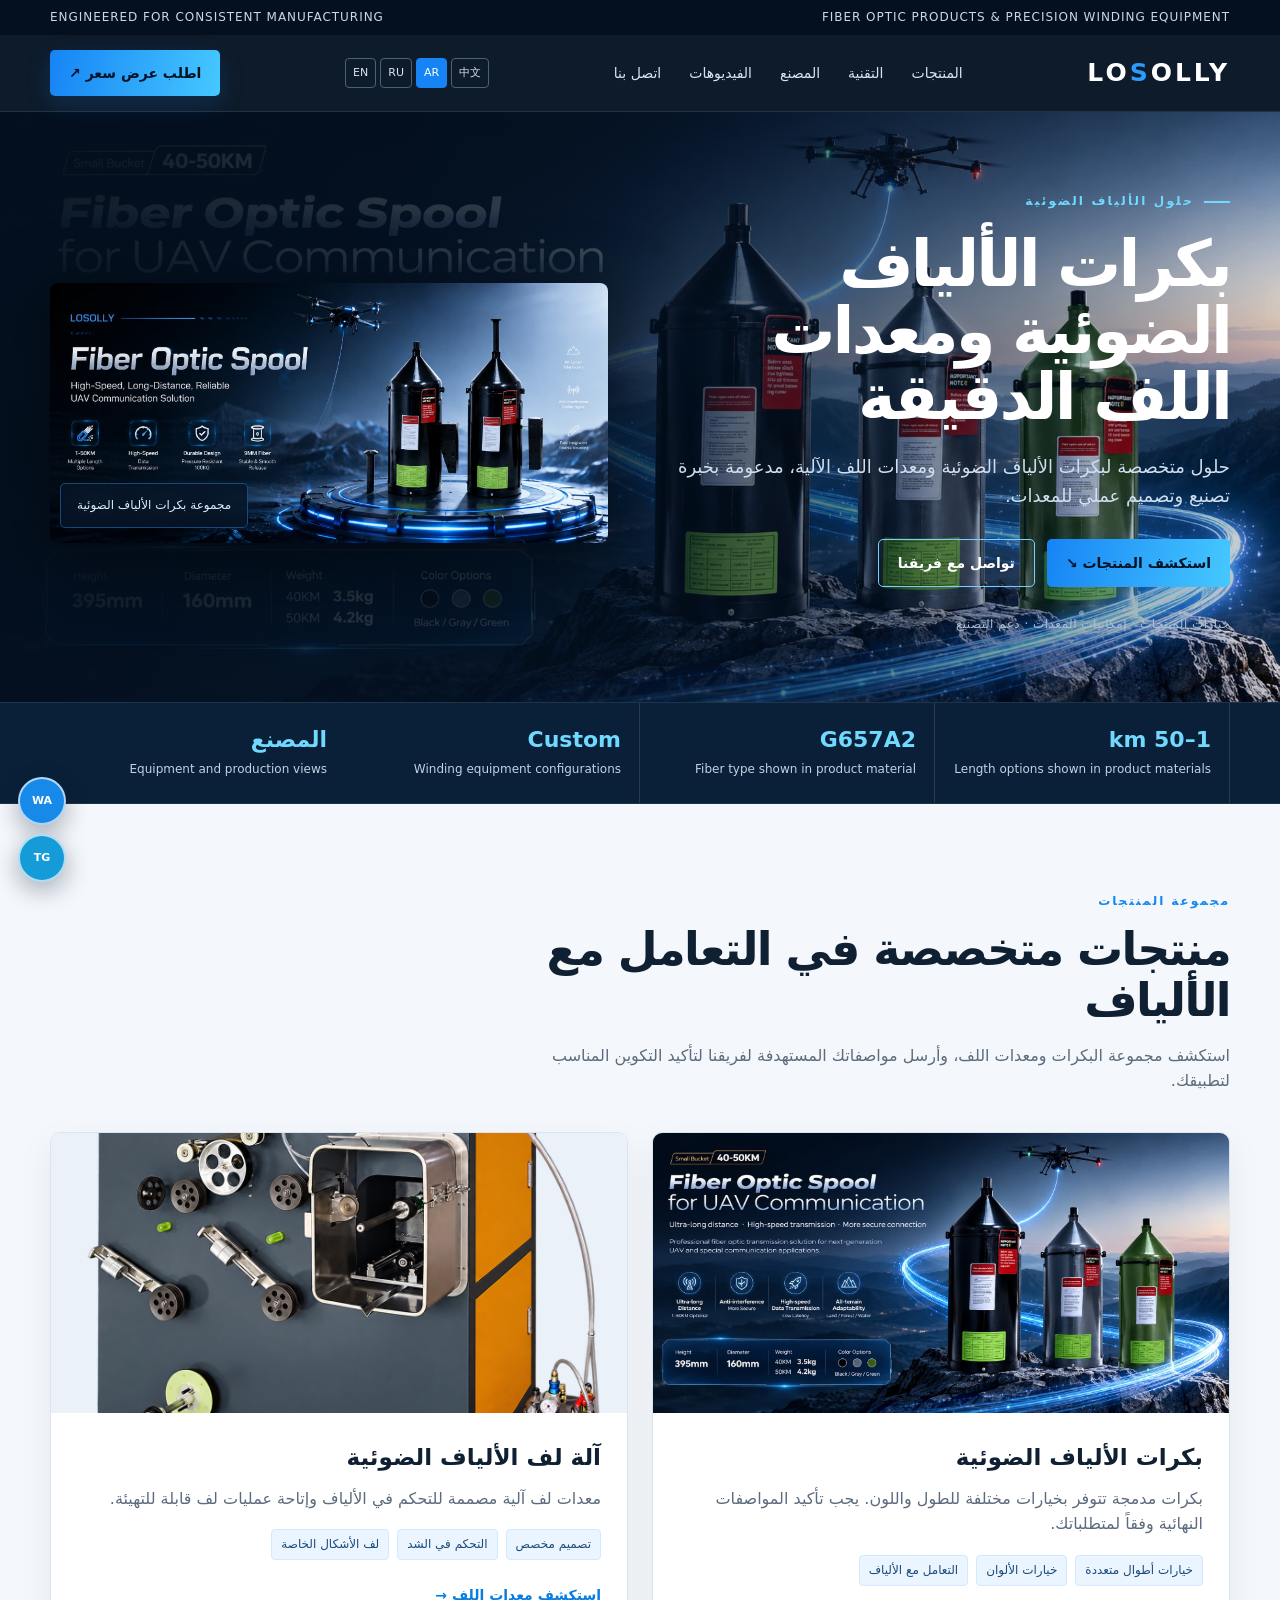
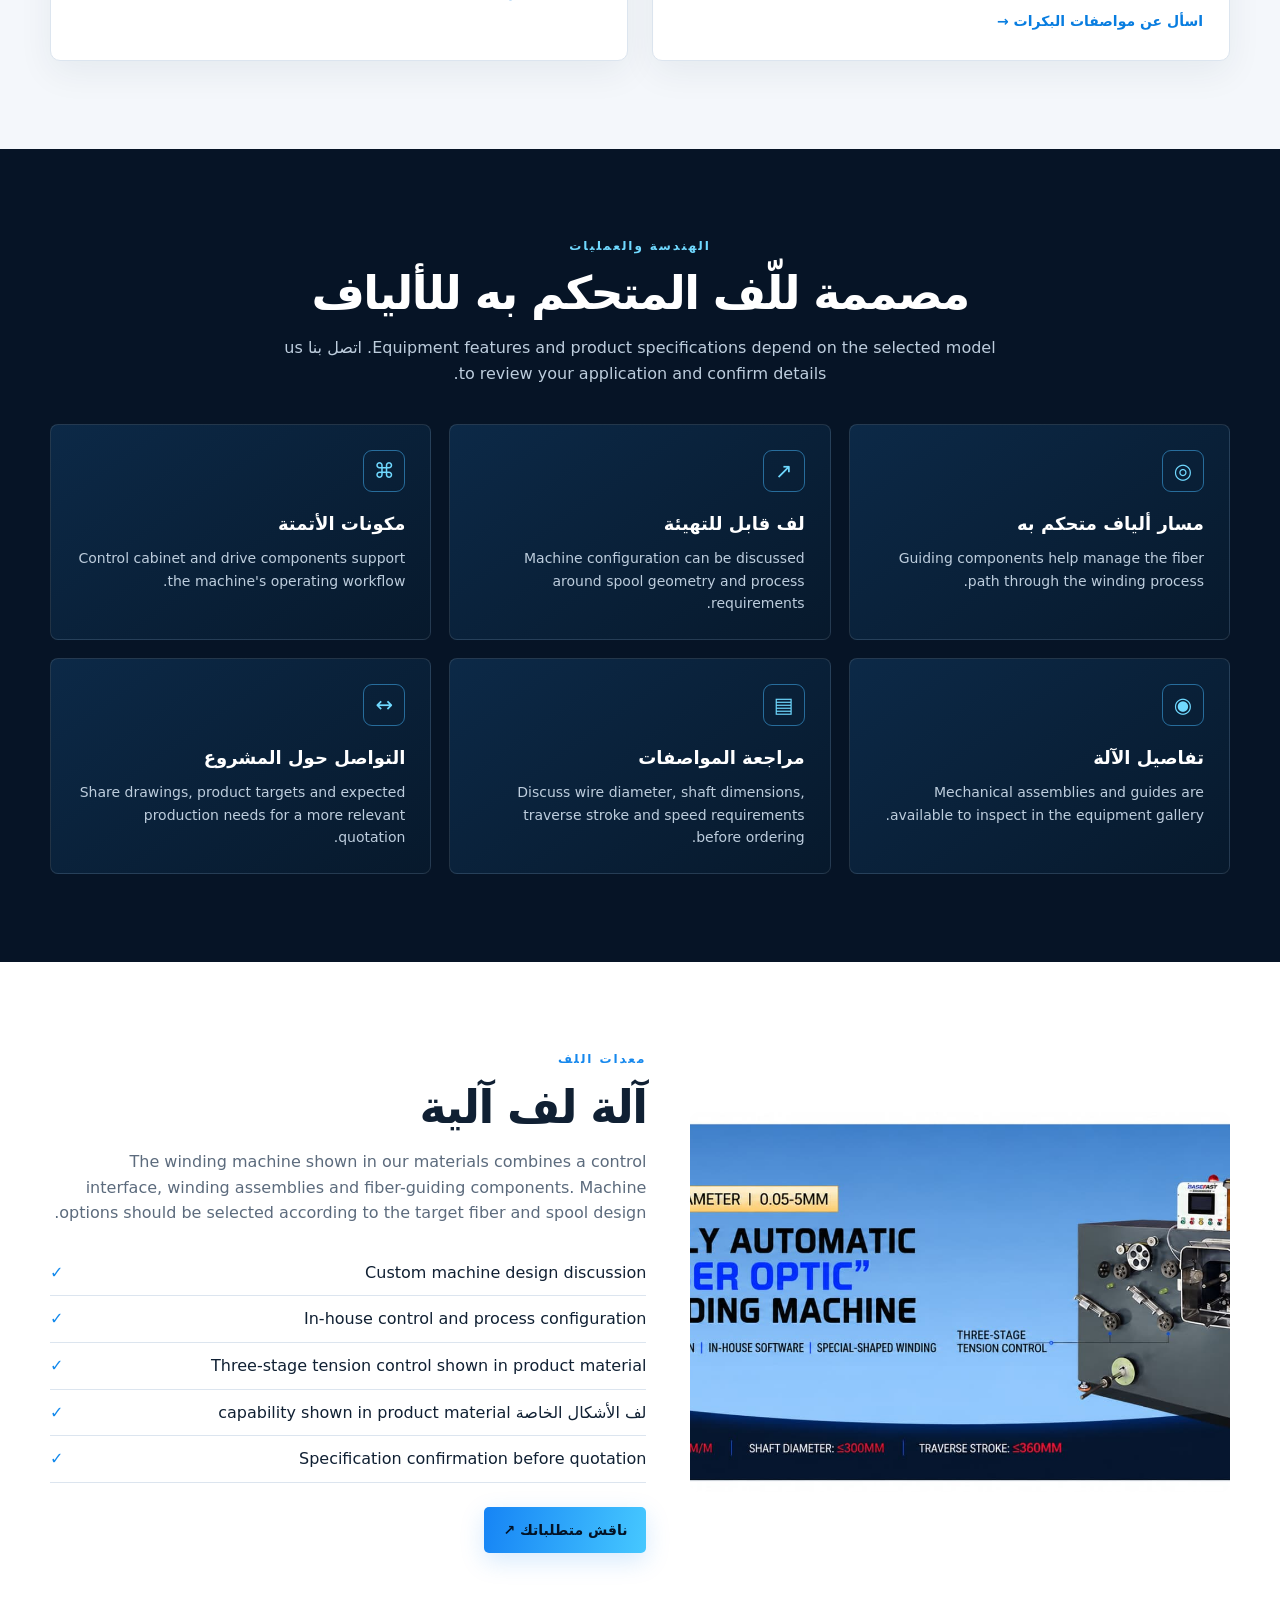
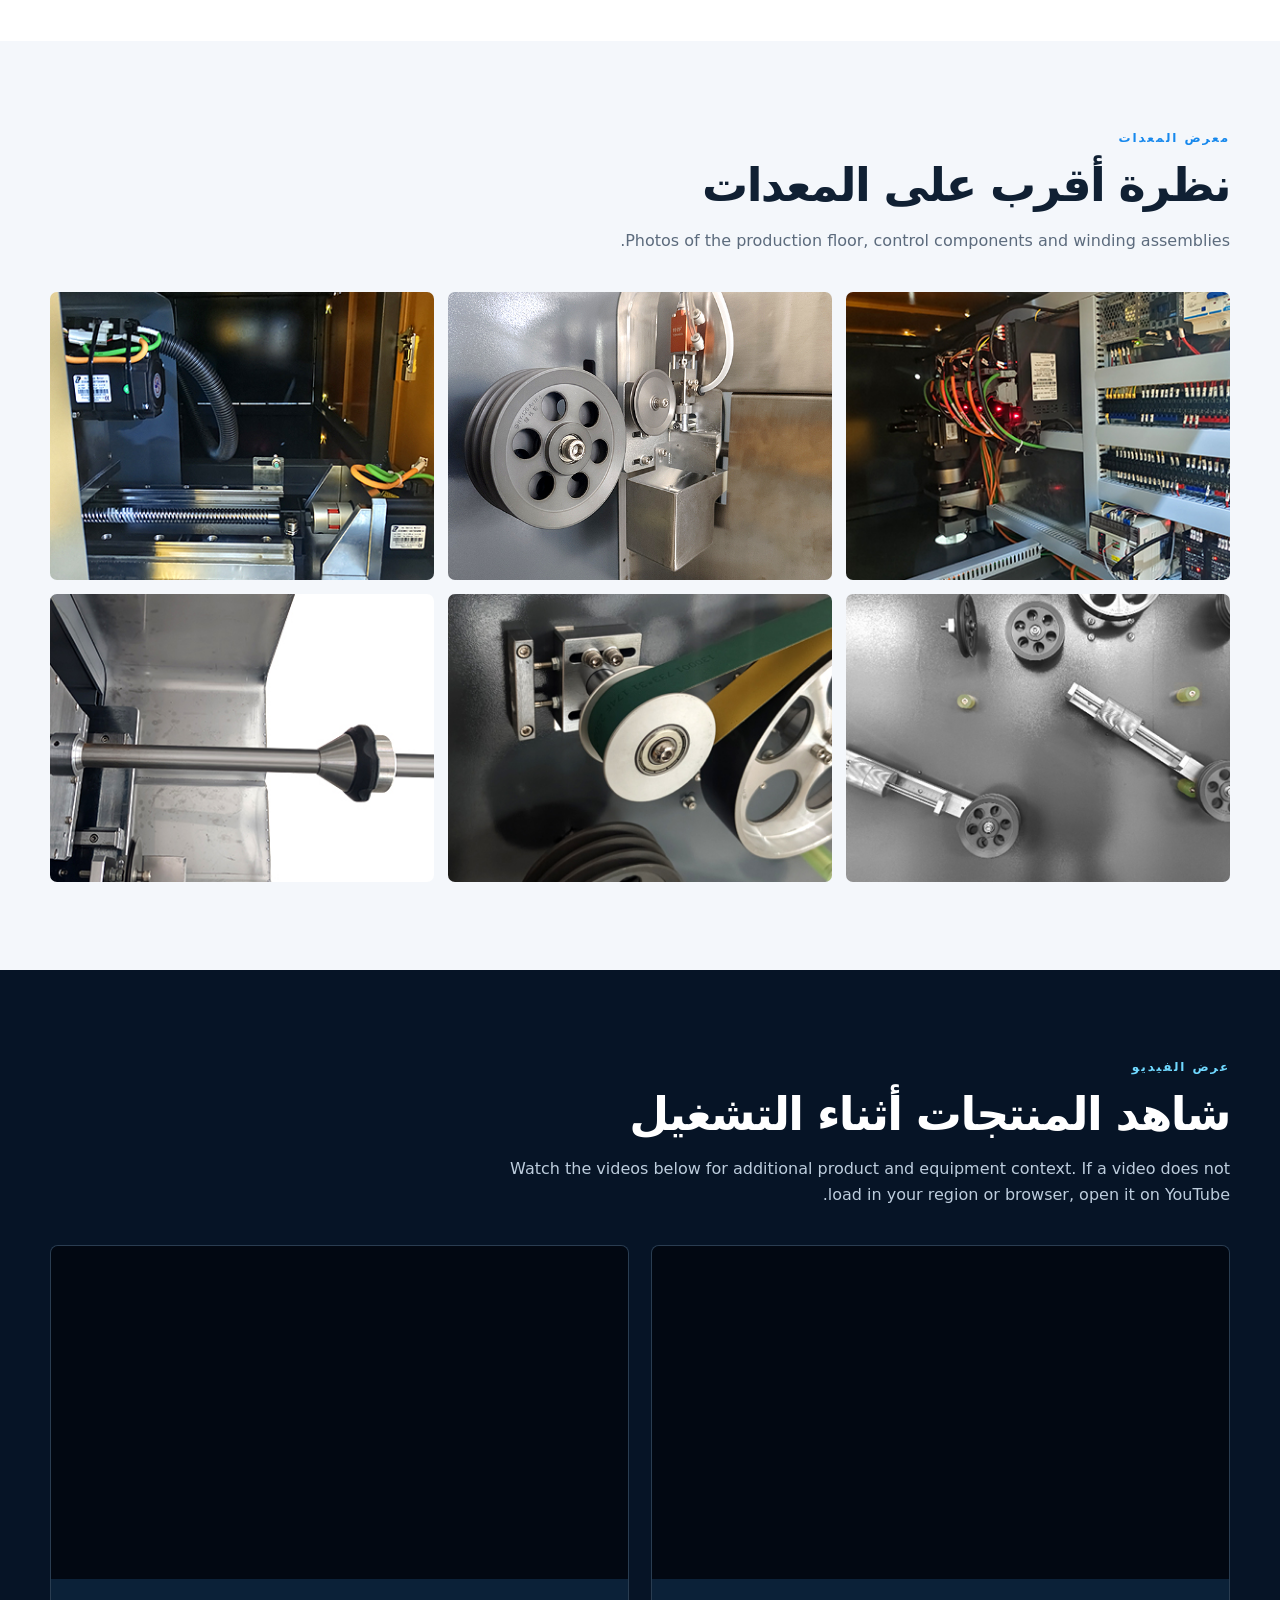
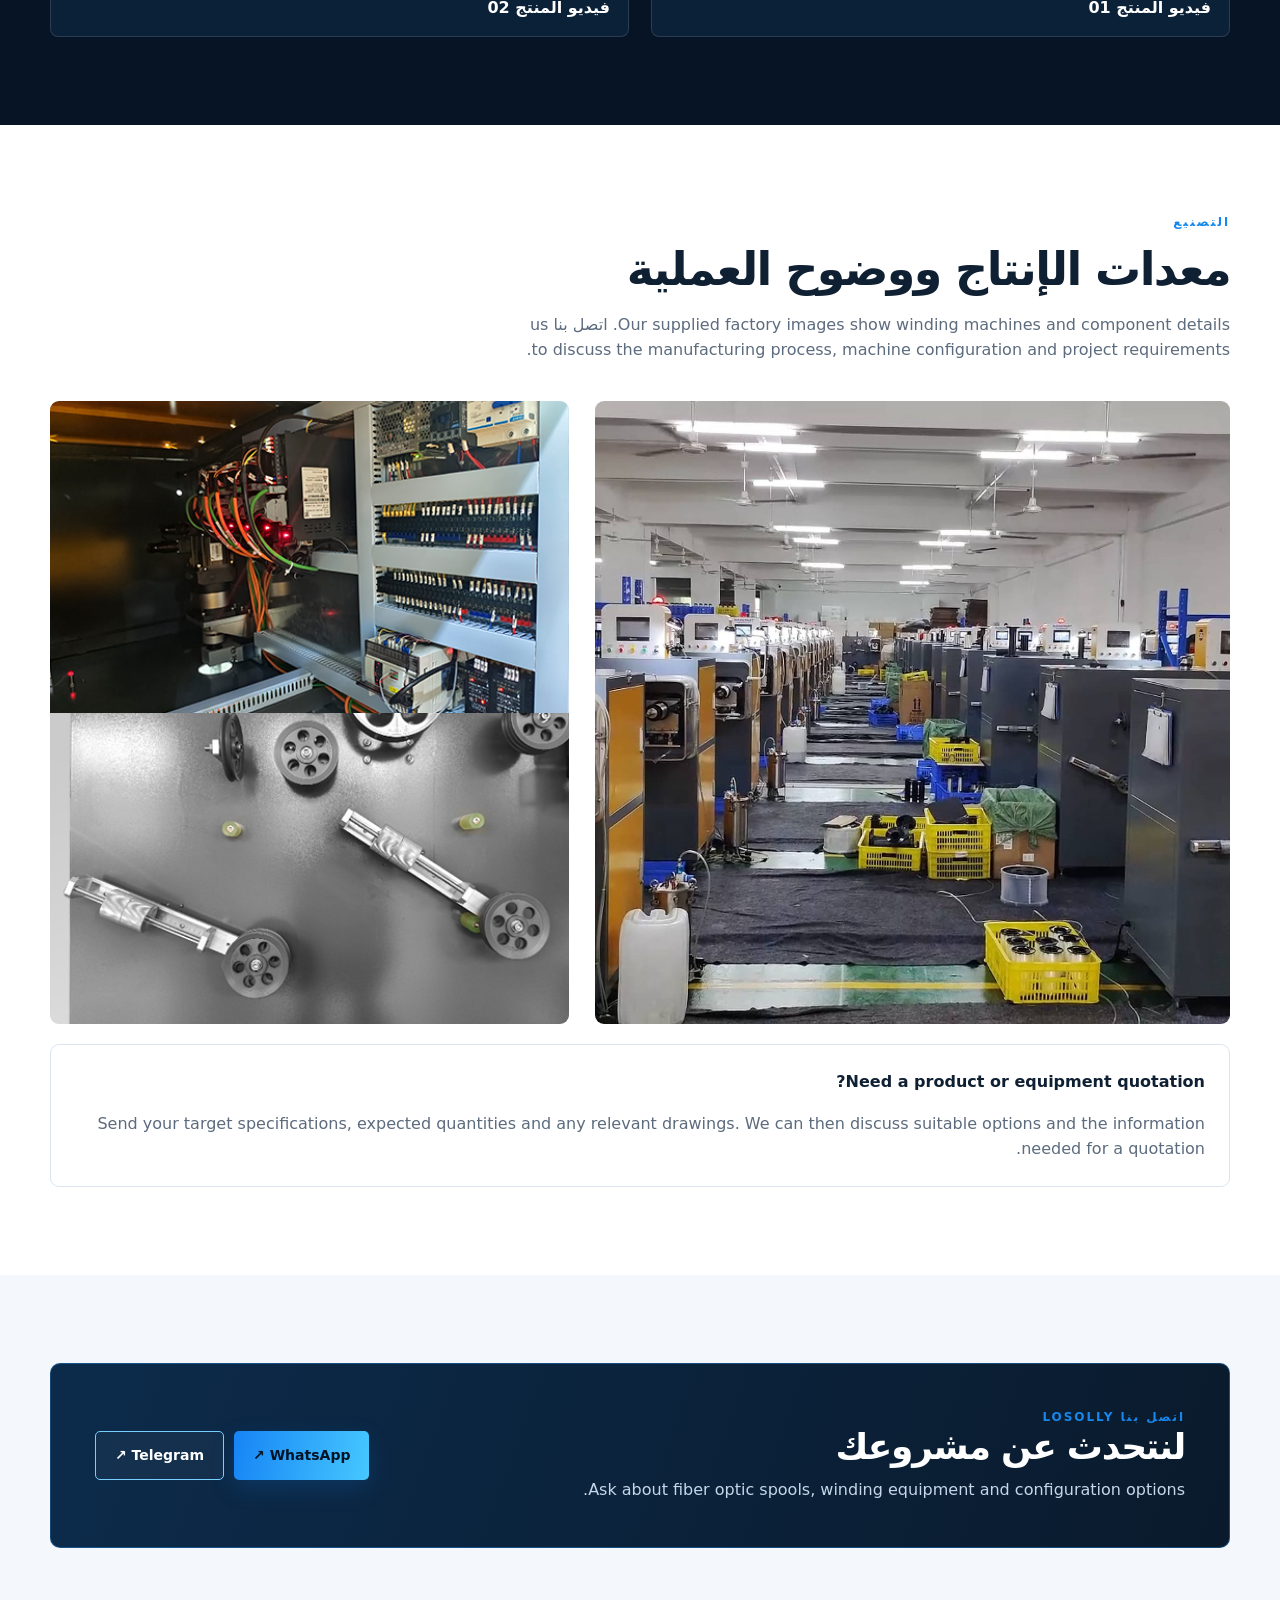
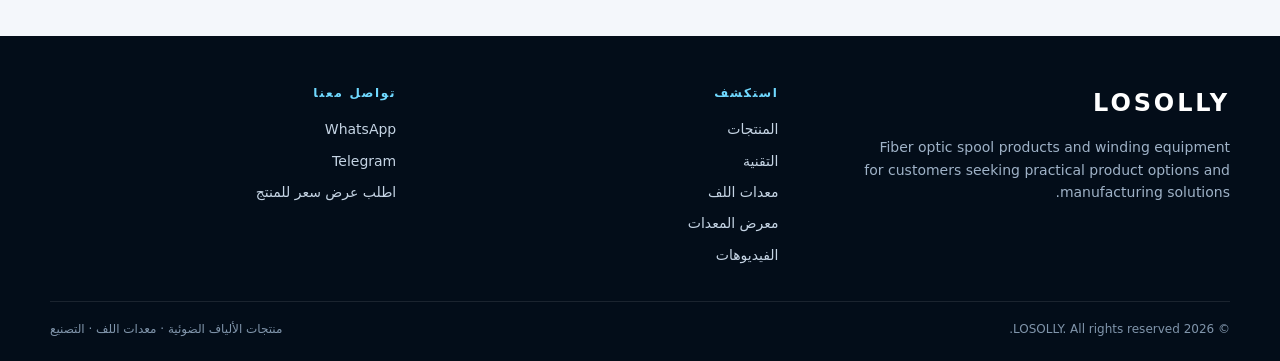
==== ar/index.html @ 88e46f76 "Update index.html" ====
<!doctype html>
<html lang="ar" dir="rtl">
<head>
  <meta charset="utf-8">
  <meta name="viewport" content="width=device-width, initial-scale=1">
  <title>LOSOLLY | بكرات الألياف الضوئية & معدات اللف</title>
  <meta name="description" content="LOSOLLY supplies fiber optic spools and automated fiber winding equipment, with product options, manufacturing capabilities and direct inquiry channels.">
  <meta name="keywords" content="fiber optic spool, fiber optic reel, fiber winding machine, fiber optic winding equipment, optical fiber manufacturing equipment">
  <meta name="theme-color" content="#061426">
  <meta property="og:title" content="LOSOLLY | بكرات الألياف الضوئية & معدات اللف">
  <meta property="og:description" content="Fiber optic spools, winding machinery and manufacturing capabilities. اتصل بنا LOSOLLY for product details and quotations.">
  <meta property="og:type" content="website">
  <link rel="preconnect" href="https://www.youtube-nocookie.com">
  <style>
    :root{--navy:#061426;--navy2:#0a2039;--blue:#2b9cff;--cyan:#70d9ff;--ink:#102033;--muted:#5c6b7d;--paper:#f4f7fb;--line:#dce5ef;--white:#fff}
    *{box-sizing:border-box}html{scroll-behavior:smooth}body{margin:0;font-family:Inter,ui-sans-serif,system-ui,-apple-system,BlinkMacSystemFont,"Segoe UI",Arial,sans-serif;color:var(--ink);background:#fff;line-height:1.6}
    a{color:inherit;text-decoration:none}img{display:block;max-width:100%}.container{width:min(1180px,calc(100% - 40px));margin-inline:auto}
    .topbar{background:#04101f;color:#c9d8e8;font-size:12px;letter-spacing:.08em;padding:8px 0}.topbar .container{display:flex;justify-content:space-between;gap:16px;flex-wrap:wrap}
    header{position:sticky;top:0;z-index:20;background:rgba(5,18,34,.96);backdrop-filter:blur(14px);border-bottom:1px solid rgba(255,255,255,.1);color:white}
    .nav{min-height:76px;display:flex;align-items:center;justify-content:space-between;gap:24px}.brand{font-size:25px;font-weight:850;letter-spacing:.12em;color:#fff}.brand span{color:var(--blue)}.navlinks{display:flex;gap:28px;align-items:center;font-size:14px;color:#d8e5f3}.navlinks a:hover{color:var(--cyan)}
    .navcta,.btn{display:inline-flex;align-items:center;justify-content:center;border-radius:5px;padding:12px 19px;font-weight:750;font-size:14px;transition:.2s ease}.navcta,.btn-primary{background:linear-gradient(100deg,#1684f5,#46c8ff);color:#031326;box-shadow:0 8px 24px #1684f52c}.navcta:hover,.btn:hover{transform:translateY(-2px)}.btn-outline{border:1px solid #77cfff;color:white;background:#ffffff08}
    
    .lang-switcher{display:flex;gap:4px;align-items:center}
    .lang-switcher a{font-size:11px;color:#d8e5f3;padding:5px 7px;border:1px solid #47617c;border-radius:4px}
    .lang-switcher a:hover,.lang-switcher a.active{background:#1684f5;color:white;border-color:#1684f5}

    .menu-btn{display:none;background:none;color:white;border:1px solid #47617c;border-radius:5px;padding:8px 12px;font-size:20px}
    .hero{position:relative;isolation:isolate;overflow:hidden;background:radial-gradient(ellipse at 75% 25%,#174a7b 0,transparent 35%),linear-gradient(120deg,#04101f 0%,#092440 54%,#07172a 100%);color:white;padding:76px 0 64px}
    .hero:before{content:"";position:absolute;inset:0;z-index:-1;background:linear-gradient(90deg,#04101ff5 0%,#04101fc9 43%,#04101f12 100%),url("../hero-fiber-spools.jpg") center right/cover no-repeat;opacity:.9}
    .hero-grid{display:grid;grid-template-columns:1.02fr .98fr;align-items:center;gap:42px;min-height:450px}.eyebrow{font-size:12px;font-weight:800;letter-spacing:.18em;text-transform:uppercase;color:var(--cyan);display:flex;align-items:center;gap:10px}.eyebrow:before{content:"";width:26px;height:2px;background:var(--cyan)}
    h1{font-size:clamp(38px,5vw,66px);line-height:1.04;letter-spacing:-.045em;margin:20px 0 22px;max-width:700px}.hero p{font-size:18px;color:#d0dfef;max-width:600px;margin:0 0 28px}.hero-actions{display:flex;flex-wrap:wrap;gap:12px}.hero-note{font-size:12px;color:#a8c0d8;margin-top:28px;letter-spacing:.04em}
    .hero-visual{position:relative}.hero-visual img{width:100%;max-height:450px;object-fit:contain;filter:drop-shadow(0 20px 36px #0008);border-radius:8px}.floating-label{position:absolute;bottom:15px;left:10px;padding:12px 16px;background:#061426d9;border:1px solid #2b9cff66;border-radius:5px;color:#d9efff;font-size:12px;backdrop-filter:blur(8px)}
    .stats{background:#0a2039;color:white;border-top:1px solid #ffffff16;border-bottom:1px solid #ffffff16}.stats-grid{display:grid;grid-template-columns:repeat(4,1fr)}.stat{padding:23px 18px;border-right:1px solid #ffffff20}.stat:last-child{border:0}.stat strong{display:block;color:var(--cyan);font-size:22px;line-height:1.3}.stat span{font-size:12px;color:#c1d2e3}
    section{scroll-margin-top:90px}.section{padding:88px 0}.section-soft{background:var(--paper)}.section-dark{background:#061426;color:white}.section-head{max-width:720px;margin-bottom:38px}.section-head.center{text-align:center;margin-inline:auto}.kicker{color:#1688ed;font-size:12px;font-weight:850;letter-spacing:.16em;text-transform:uppercase}.section-dark .kicker{color:var(--cyan)}h2{font-size:clamp(30px,4vw,46px);line-height:1.12;letter-spacing:-.035em;margin:12px 0 16px}.section-head p{margin:0;color:var(--muted);font-size:16px}.section-dark .section-head p{color:#bdcddd}
    .product-grid{display:grid;grid-template-columns:1fr 1fr;gap:24px}.product-card{background:white;border:1px solid var(--line);border-radius:10px;overflow:hidden;box-shadow:0 12px 35px #112b4410}.product-card .product-img{height:280px;background:#eaf1f8;display:flex;align-items:center;justify-content:center;overflow:hidden}.product-card .product-img img{width:100%;height:100%;object-fit:cover;transition:transform .5s}.product-card:hover .product-img img{transform:scale(1.035)}.product-body{padding:26px}.product-body h3{margin:0 0 10px;font-size:23px}.product-body p{color:var(--muted);margin:0 0 18px}.tag-list{display:flex;flex-wrap:wrap;gap:8px;margin:16px 0 22px}.tag{font-size:12px;color:#1b4b79;background:#eaf5ff;border:1px solid #d0eaff;padding:5px 9px;border-radius:4px}.text-link{font-weight:800;color:#087de0;font-size:14px}
    .feature-grid{display:grid;grid-template-columns:repeat(3,1fr);gap:18px}.feature{border:1px solid #ffffff1c;background:linear-gradient(145deg,#0c2947,#07192c);padding:25px;border-radius:8px}.feature-icon{width:42px;height:42px;border:1px solid #46baff80;border-radius:9px;display:grid;place-items:center;color:var(--cyan);font-size:21px;margin-bottom:18px}.feature h3{margin:0 0 8px;font-size:18px}.feature p{margin:0;color:#bdcddd;font-size:14px}
    .machine-grid{display:grid;grid-template-columns:.95fr 1.05fr;gap:44px;align-items:center}.machine-photo{background:#eaf0f6;border-radius:10px;overflow:hidden}.machine-photo img{width:100%;height:100%;min-height:380px;object-fit:cover}.machine-copy p{color:var(--muted)}.check-list{padding:0;list-style:none;margin:24px 0}.check-list li{padding:10px 0 10px 30px;position:relative;border-bottom:1px solid var(--line)}.check-list li:before{content:"✓";position:absolute;left:0;color:#1289ec;font-weight:900}
    .gallery{display:grid;grid-template-columns:repeat(3,1fr);gap:14px}.gallery-item{border-radius:7px;overflow:hidden;background:#e8eef5;aspect-ratio:4/3}.gallery-item img{width:100%;height:100%;object-fit:cover;transition:transform .4s}.gallery-item:hover img{transform:scale(1.05)}
    .video-grid{display:grid;grid-template-columns:1fr 1fr;gap:22px}.video{overflow:hidden;border:1px solid #ffffff20;border-radius:8px;background:#0b2138}.video-frame{aspect-ratio:16/9;background:#020812}.video-frame iframe{width:100%;height:100%;border:0}.video h3{padding:16px 18px;margin:0;font-size:16px}
    .factory-grid{display:grid;grid-template-columns:1.1fr .9fr;gap:26px;align-items:stretch}.factory-main,.factory-side{border-radius:9px;overflow:hidden;background:#eaf0f6}.factory-main img{height:100%;min-height:330px;width:100%;object-fit:cover}.factory-side{display:flex;flex-direction:column}.factory-side img{width:100%;height:50%;min-height:160px;object-fit:cover}.factory-copy{padding:24px;background:white;border:1px solid var(--line);border-radius:9px;margin-top:20px}.factory-copy p{color:var(--muted);margin-bottom:0}
    .cta-band{padding:44px;background:linear-gradient(110deg,#0c2b4b,#0a1a2c);border:1px solid #2b9cff5c;border-radius:10px;color:white;display:flex;align-items:center;justify-content:space-between;gap:25px}.cta-band h2{font-size:clamp(26px,3vw,36px);margin:0 0 10px}.cta-band p{margin:0;color:#c5d7e9}.cta-actions{display:flex;flex-wrap:wrap;gap:10px;flex-shrink:0}
    footer{background:#030d19;color:#c5d4e4;padding:48px 0 22px}.footer-grid{display:grid;grid-template-columns:1.2fr 1fr 1fr;gap:36px}.footer-brand{font-size:24px;font-weight:850;letter-spacing:.12em;color:white}.footer-grid p{color:#9fb2c7;font-size:14px;max-width:370px}.footer-title{font-size:12px;letter-spacing:.14em;text-transform:uppercase;color:#70d9ff;font-weight:800;margin-bottom:15px}.footer-links{display:grid;gap:9px;font-size:14px}.footer-links a:hover{color:white}.copyright{border-top:1px solid #ffffff18;margin-top:35px;padding-top:18px;font-size:12px;color:#8095ab;display:flex;justify-content:space-between;gap:16px;flex-wrap:wrap}
    .float-contact{position:fixed;right:18px;bottom:18px;z-index:15;display:flex;flex-direction:column;gap:9px}.float-contact a{width:48px;height:48px;border-radius:50%;display:grid;place-items:center;background:#1689e9;color:white;font-size:11px;font-weight:900;box-shadow:0 8px 25px #00172e55;border:2px solid #ffffffaa}.float-contact a.telegram{background:#159bd7}
    @media(max-width:850px){.navlinks{display:none;position:absolute;top:76px;left:0;right:0;padding:20px;background:#061426;flex-direction:column;align-items:stretch;gap:0}.navlinks.open{display:flex}.navlinks a{padding:12px 8px;border-bottom:1px solid #ffffff15}.navcta{display:none}.menu-btn{display:block}.hero{padding:54px 0 40px}.hero-grid{grid-template-columns:1fr;gap:24px}.hero:before{background:linear-gradient(90deg,#04101feF,#04101fbb),url("../hero-fiber-spools.jpg") center/cover}.hero-visual img{max-height:330px}.stats-grid{grid-template-columns:repeat(2,1fr)}.stat:nth-child(2){border-right:0}.stat:nth-child(-n+2){border-bottom:1px solid #ffffff20}.product-grid,.machine-grid,.factory-grid{grid-template-columns:1fr}.feature-grid{grid-template-columns:1fr 1fr}.machine-photo img{min-height:260px}.gallery{grid-template-columns:repeat(2,1fr)}.cta-band{align-items:flex-start;flex-direction:column}.footer-grid{grid-template-columns:1fr 1fr}.footer-grid>div:first-child{grid-column:1/-1}}
    @media(max-width:540px){.container{width:min(100% - 28px,1180px)}.topbar .container{font-size:10px}.brand{font-size:21px}.hero h1{font-size:39px}.hero p{font-size:16px}.section{padding:62px 0}.stats-grid{grid-template-columns:1fr 1fr}.stat{padding:17px 12px}.stat strong{font-size:19px}.product-card .product-img{height:220px}.product-body{padding:20px}.feature-grid,.video-grid{grid-template-columns:1fr}.gallery{gap:8px}.gallery-item{aspect-ratio:1/1}.footer-grid{grid-template-columns:1fr}.footer-grid>div:first-child{grid-column:auto}.cta-band{padding:28px 22px}.float-contact{right:12px;bottom:12px}.float-contact a{width:68px;height:68px}}
  .lang-switcher{direction:ltr}.float-contact{right:auto;left:18px}\n  </style>
</head>
<body>
  <div class="topbar"><div class="container"><span>FIBER OPTIC PRODUCTS & PRECISION WINDING EQUIPMENT</span><span>ENGINEERED FOR CONSISTENT MANUFACTURING</span></div></div>
  <header>
    <div class="container nav">
      <a class="brand" href="#home" aria-label="LOSOLLY home">LO<span>S</span>OLLY</a>
      <nav class="navlinks" id="navlinks" aria-label="Main navigation">
        <a href="#products">المنتجات</a><a href="#technology">التقنية</a><a href="#factory">المصنع</a><a href="#videos">الفيديوهات</a><a href="#contact">اتصل بنا</a>
      </nav>
      <div class="lang-switcher" aria-label="Language selector">
        <a href="../en/" data-lang="EN">EN</a>
        <a href="../ru/" data-lang="RU">RU</a>
        <a href="../ar/" class="active" data-lang="AR">AR</a>
        <a href="../zh/" data-lang="中文">中文</a>
      </div>
      <a class="navcta" href="#contact">اطلب عرض سعر ↗</a>
      <button class="menu-btn" id="menuBtn" aria-label="Toggle menu" aria-expanded="false">☰</button>
    </div>
  </header>
  <main>
    <section class="hero" id="home">
      <div class="container hero-grid">
        <div>
          <div class="eyebrow">حلول الألياف الضوئية</div>
          <h1>بكرات الألياف الضوئية ومعدات اللف الدقيقة</h1>
          <p>حلول متخصصة لبكرات الألياف الضوئية ومعدات اللف الآلية، مدعومة بخبرة تصنيع وتصميم عملي للمعدات.</p>
          <div class="hero-actions"><a class="btn btn-primary" href="#products">استكشف المنتجات ↘</a><a class="btn btn-outline" href="#contact">تواصل مع فريقنا</a></div>
          <div class="hero-note">خيارات المنتجات · إمكانيات المعدات · دعم التصنيع</div>
        </div>
        <div class="hero-visual">
          <img src="../fiber-spool-banner.jpg" alt="LOSOLLY fiber optic spools product presentation" onerror="this.onerror=null;this.src='../hero-fiber-spools.jpg'">
          <div class="floating-label">مجموعة بكرات الألياف الضوئية</div>
        </div>
      </div>
    </section>
    <div class="stats"><div class="container stats-grid">
      <div class="stat"><strong>1–50 km</strong><span>Length options shown in product materials</span></div>
      <div class="stat"><strong>G657A2</strong><span>Fiber type shown in product material</span></div>
      <div class="stat"><strong>Custom</strong><span>Winding equipment configurations</span></div>
      <div class="stat"><strong>المصنع</strong><span>Equipment and production views</span></div>
    </div></div>
    <section class="section section-soft" id="products">
      <div class="container">
        <div class="section-head"><div class="kicker">مجموعة المنتجات</div><h2>منتجات متخصصة في التعامل مع الألياف</h2><p>استكشف مجموعة البكرات ومعدات اللف، وأرسل مواصفاتك المستهدفة لفريقنا لتأكيد التكوين المناسب لتطبيقك.</p></div>
        <div class="product-grid">
          <article class="product-card">
            <div class="product-img"><img src="../hero-fiber-spools.jpg" alt="Fiber optic spool range in black, gray and green" loading="lazy"></div>
            <div class="product-body"><h3>بكرات الألياف الضوئية</h3><p>بكرات مدمجة تتوفر بخيارات مختلفة للطول واللون. يجب تأكيد المواصفات النهائية وفقاً لمتطلباتك.</p><div class="tag-list"><span class="tag">خيارات أطوال متعددة</span><span class="tag">خيارات الألوان</span><span class="tag">التعامل مع الألياف</span></div><a class="text-link" href="#contact">اسأل عن مواصفات البكرات →</a></div>
          </article>
          <article class="product-card">
            <div class="product-img"><img src="../winding-machine-product.jpg" alt="Automated fiber optic winding machine" loading="lazy"></div>
            <div class="product-body"><h3>آلة لف الألياف الضوئية</h3><p>معدات لف آلية مصممة للتحكم في الألياف وإتاحة عمليات لف قابلة للتهيئة.</p><div class="tag-list"><span class="tag">تصميم مخصص</span><span class="tag">التحكم في الشد</span><span class="tag">لف الأشكال الخاصة</span></div><a class="text-link" href="#machine">استكشف معدات اللف →</a></div>
          </article>
        </div>
      </div>
    </section>
    <section class="section section-dark" id="technology">
      <div class="container">
        <div class="section-head center"><div class="kicker">الهندسة والعمليات</div><h2>مصممة للّف المتحكم به للألياف</h2><p>Equipment features and product specifications depend on the selected model. اتصل بنا us to review your application and confirm details.</p></div>
        <div class="feature-grid">
          <div class="feature"><div class="feature-icon">◎</div><h3>مسار ألياف متحكم به</h3><p>Guiding components help manage the fiber path through the winding process.</p></div>
          <div class="feature"><div class="feature-icon">↗</div><h3>لف قابل للتهيئة</h3><p>Machine configuration can be discussed around spool geometry and process requirements.</p></div>
          <div class="feature"><div class="feature-icon">⌘</div><h3>مكونات الأتمتة</h3><p>Control cabinet and drive components support the machine's operating workflow.</p></div>
          <div class="feature"><div class="feature-icon">◉</div><h3>تفاصيل الآلة</h3><p>Mechanical assemblies and guides are available to inspect in the equipment gallery.</p></div>
          <div class="feature"><div class="feature-icon">▤</div><h3>مراجعة المواصفات</h3><p>Discuss wire diameter, shaft dimensions, traverse stroke and speed requirements before ordering.</p></div>
          <div class="feature"><div class="feature-icon">↔</div><h3>التواصل حول المشروع</h3><p>Share drawings, product targets and expected production needs for a more relevant quotation.</p></div>
        </div>
      </div>
    </section>
    <section class="section" id="machine">
      <div class="container machine-grid">
        <div class="machine-photo"><img src="../winding-machine-banner.jpg" alt="Fully automatic fiber optic winding machine banner" loading="lazy"></div>
        <div class="machine-copy"><div class="kicker">معدات اللف</div><h2>آلة لف آلية</h2><p>The winding machine shown in our materials combines a control interface, winding assemblies and fiber-guiding components. Machine options should be selected according to the target fiber and spool design.</p>
          <ul class="check-list"><li>Custom machine design discussion</li><li>In-house control and process configuration</li><li>Three-stage tension control shown in product material</li><li>لف الأشكال الخاصة capability shown in product material</li><li>Specification confirmation before quotation</li></ul>
          <a class="btn btn-primary" href="#contact">ناقش متطلباتك ↗</a>
        </div>
      </div>
    </section>
    <section class="section section-soft" id="gallery">
      <div class="container">
        <div class="section-head"><div class="kicker">معرض المعدات</div><h2>نظرة أقرب على المعدات</h2><p>Photos of the production floor, control components and winding assemblies.</p></div>
        <div class="gallery">
          <a class="gallery-item" href="../machine-control-interior.jpg" target="_blank" rel="noopener"><img src="../machine-control-interior.jpg" alt="Machine control and electrical components" loading="lazy"></a>
          <a class="gallery-item" href="../winding-wheel-detail.jpg" target="_blank" rel="noopener"><img src="../winding-wheel-detail.jpg" alt="Winding wheel detail" loading="lazy"></a>
          <a class="gallery-item" href="../machine-drive-detail.jpg" target="_blank" rel="noopener"><img src="../machine-drive-detail.jpg" alt="Machine drive and motor detail" loading="lazy"></a>
          <a class="gallery-item" href="../tension-mechanism-detail.jpg" target="_blank" rel="noopener"><img src="../tension-mechanism-detail.jpg" alt="Fiber tension mechanism detail" loading="lazy"></a>
          <a class="gallery-item" href="../fiber-guide-detail.jpg" target="_blank" rel="noopener"><img src="../fiber-guide-detail.jpg" alt="Fiber guide and winding components" loading="lazy"></a>
          <a class="gallery-item" href="../spindle-detail.jpg" target="_blank" rel="noopener"><img src="../spindle-detail.jpg" alt="Machine spindle detail" loading="lazy"></a>
        </div>
      </div>
    </section>
    <section class="section section-dark" id="videos">
      <div class="container">
        <div class="section-head"><div class="kicker">عرض الفيديو</div><h2>شاهد المنتجات أثناء التشغيل</h2><p>Watch the videos below for additional product and equipment context. If a video does not load in your region or browser, open it on YouTube.</p></div>
        <div class="video-grid">
          <article class="video"><div class="video-frame"><iframe src="https://www.youtube-nocookie.com/embed/y49PrBXT7HY" title="LOSOLLY product video 1" loading="lazy" allow="accelerometer; autoplay; clipboard-write; encrypted-media; gyroscope; picture-in-picture; web-share" referrerpolicy="strict-origin-when-cross-origin" allowfullscreen></iframe></div><h3>فيديو المنتج 01</h3></article>
          <article class="video"><div class="video-frame"><iframe src="https://www.youtube-nocookie.com/embed/IakJ64riLvg" title="LOSOLLY product video 2" loading="lazy" allow="accelerometer; autoplay; clipboard-write; encrypted-media; gyroscope; picture-in-picture; web-share" referrerpolicy="strict-origin-when-cross-origin" allowfullscreen></iframe></div><h3>فيديو المنتج 02</h3></article>
        </div>
      </div>
    </section>
    <section class="section" id="factory">
      <div class="container">
        <div class="section-head"><div class="kicker">التصنيع</div><h2>معدات الإنتاج ووضوح العملية</h2><p>Our supplied factory images show winding machines and component details. اتصل بنا us to discuss the manufacturing process, machine configuration and project requirements.</p></div>
        <div class="factory-grid">
          <div class="factory-main"><img src="../factory-floor.jpg" alt="Production floor with multiple winding machines" loading="lazy"></div>
          <div class="factory-side"><img src="../machine-control-interior.jpg" alt="Electrical control components" loading="lazy"><img src="../tension-mechanism-detail.jpg" alt="Winding machine mechanical detail" loading="lazy"></div>
        </div>
        <div class="factory-copy"><strong>Need a product or equipment quotation?</strong><p>Send your target specifications, expected quantities and any relevant drawings. We can then discuss suitable options and the information needed for a quotation.</p></div>
      </div>
    </section>
    <section class="section section-soft" id="contact">
      <div class="container">
        <div class="cta-band">
          <div><div class="kicker">اتصل بنا LOSOLLY</div><h2>لنتحدث عن مشروعك</h2><p>Ask about fiber optic spools, winding equipment and configuration options.</p></div>
          <div class="cta-actions"><a class="btn btn-primary" href="https://wa.me/message/F22QPVE2LZV4O1" target="_blank" rel="noopener">WhatsApp ↗</a><a class="btn btn-outline" href="https://t.me/Losolly?text=Get%20a%20Product%20Quote" target="_blank" rel="noopener">Telegram ↗</a></div>
        </div>
      </div>
    </section>
  </main>
  <footer>
    <div class="container">
      <div class="footer-grid">
        <div><a class="footer-brand" href="#home">LOSOLLY</a><p>Fiber optic spool products and winding equipment for customers seeking practical product options and manufacturing solutions.</p></div>
        <div><div class="footer-title">استكشف</div><div class="footer-links"><a href="#products">المنتجات</a><a href="#technology">التقنية</a><a href="#machine">معدات اللف</a><a href="#gallery">معرض المعدات</a><a href="#videos">الفيديوهات</a></div></div>
        <div><div class="footer-title">تواصل معنا</div><div class="footer-links"><a href="https://wa.me/message/F22QPVE2LZV4O1" target="_blank" rel="noopener">WhatsApp</a><a href="https://t.me/Losolly?text=Get%20a%20Product%20Quote" target="_blank" rel="noopener">Telegram</a><a href="#contact">اطلب عرض سعر للمنتج</a></div></div>
      </div>
      <div class="copyright"><span>© <span id="year"></span> LOSOLLY. All rights reserved.</span><span>منتجات الألياف الضوئية · معدات اللف · التصنيع</span></div>
    </div>
  </footer>
  <div class="float-contact" aria-label="Quick contact"><a href="https://wa.me/message/F22QPVE2LZV4O1" target="_blank" rel="noopener" aria-label="WhatsApp">WA</a><a class="telegram" href="https://t.me/Losolly?text=Get%20a%20Product%20Quote" target="_blank" rel="noopener" aria-label="Telegram">TG</a></div>
  <script>
    const menuBtn=document.getElementById('menuBtn');
    const navlinks=document.getElementById('navlinks');
    menuBtn.addEventListener('click',()=>{const open=navlinks.classList.toggle('open');menuBtn.setAttribute('aria-expanded',String(open));menuBtn.textContent=open?'✕':'☰';});
    navlinks.querySelectorAll('a').forEach(a=>a.addEventListener('click',()=>{navlinks.classList.remove('open');menuBtn.setAttribute('aria-expanded','false');menuBtn.textContent='☰';}));
    document.getElementById('year').textContent=new Date().getFullYear();
  </script>
</body>
</html>
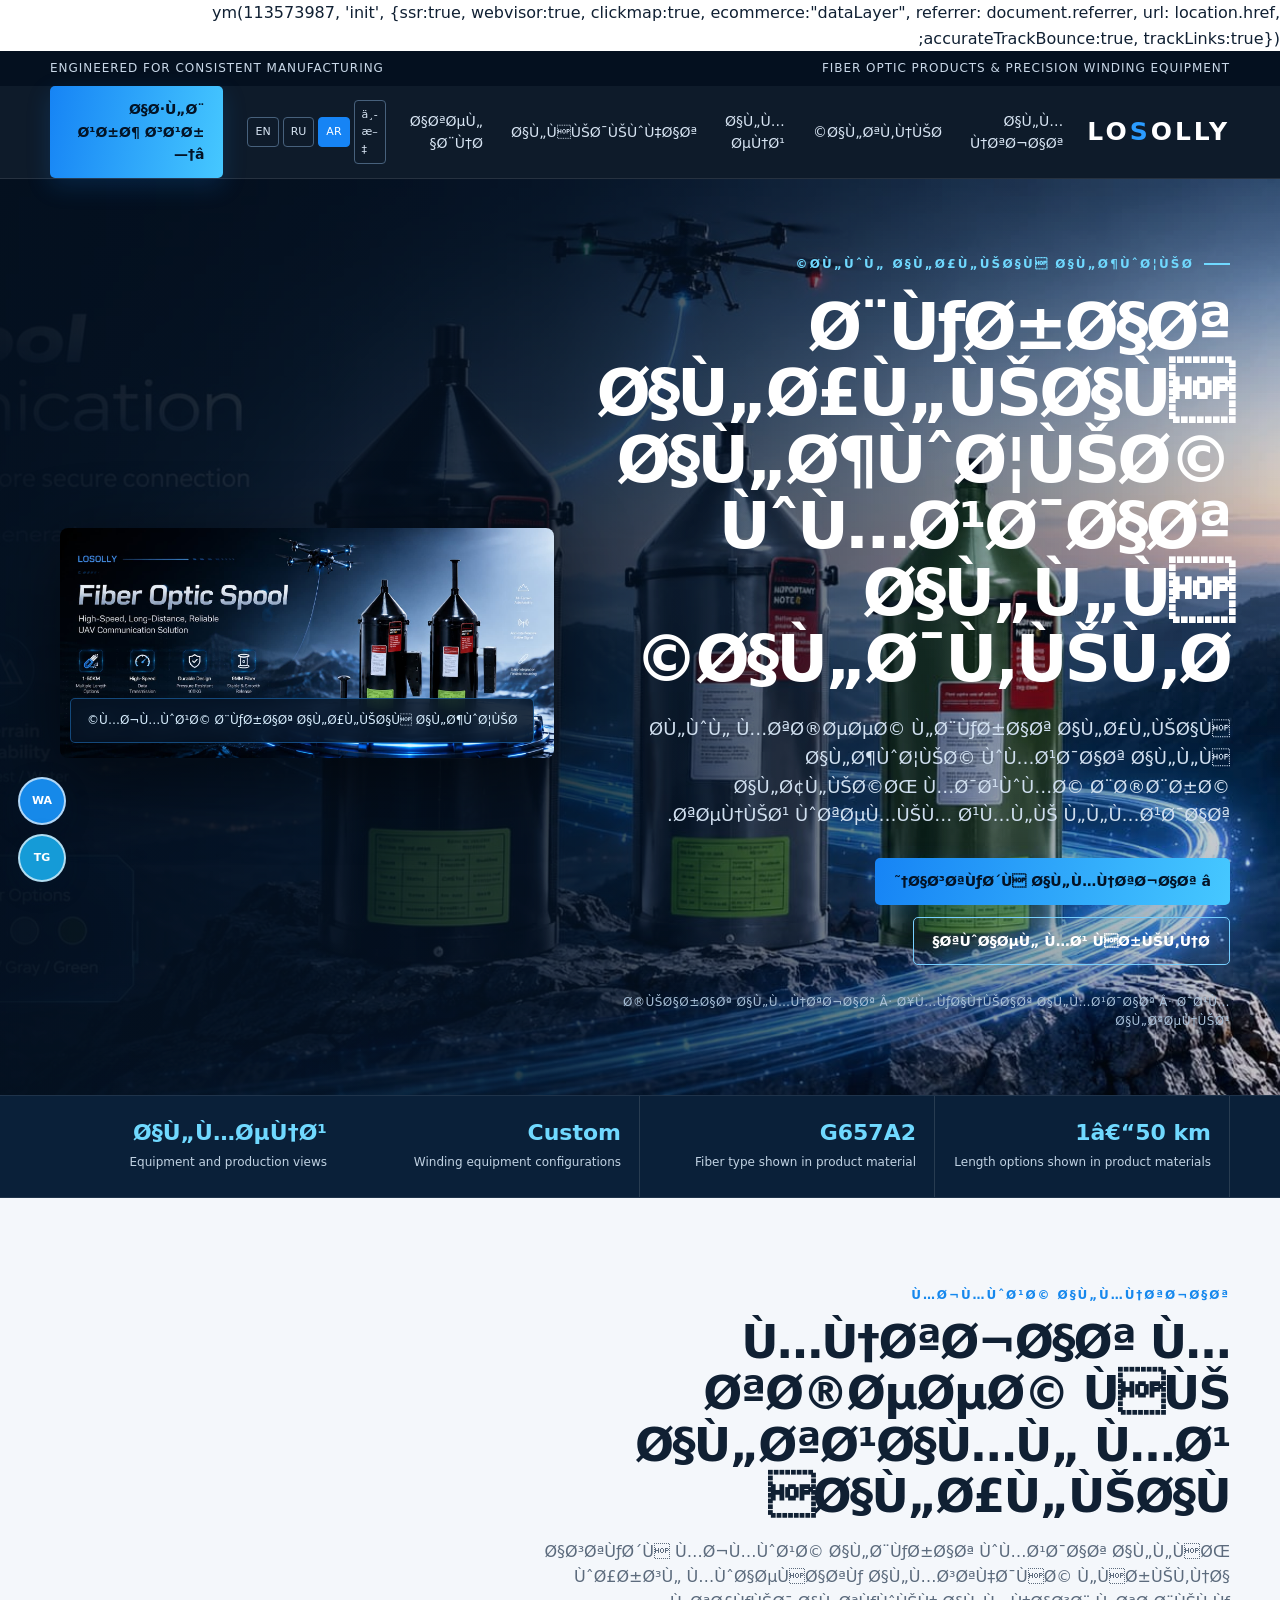
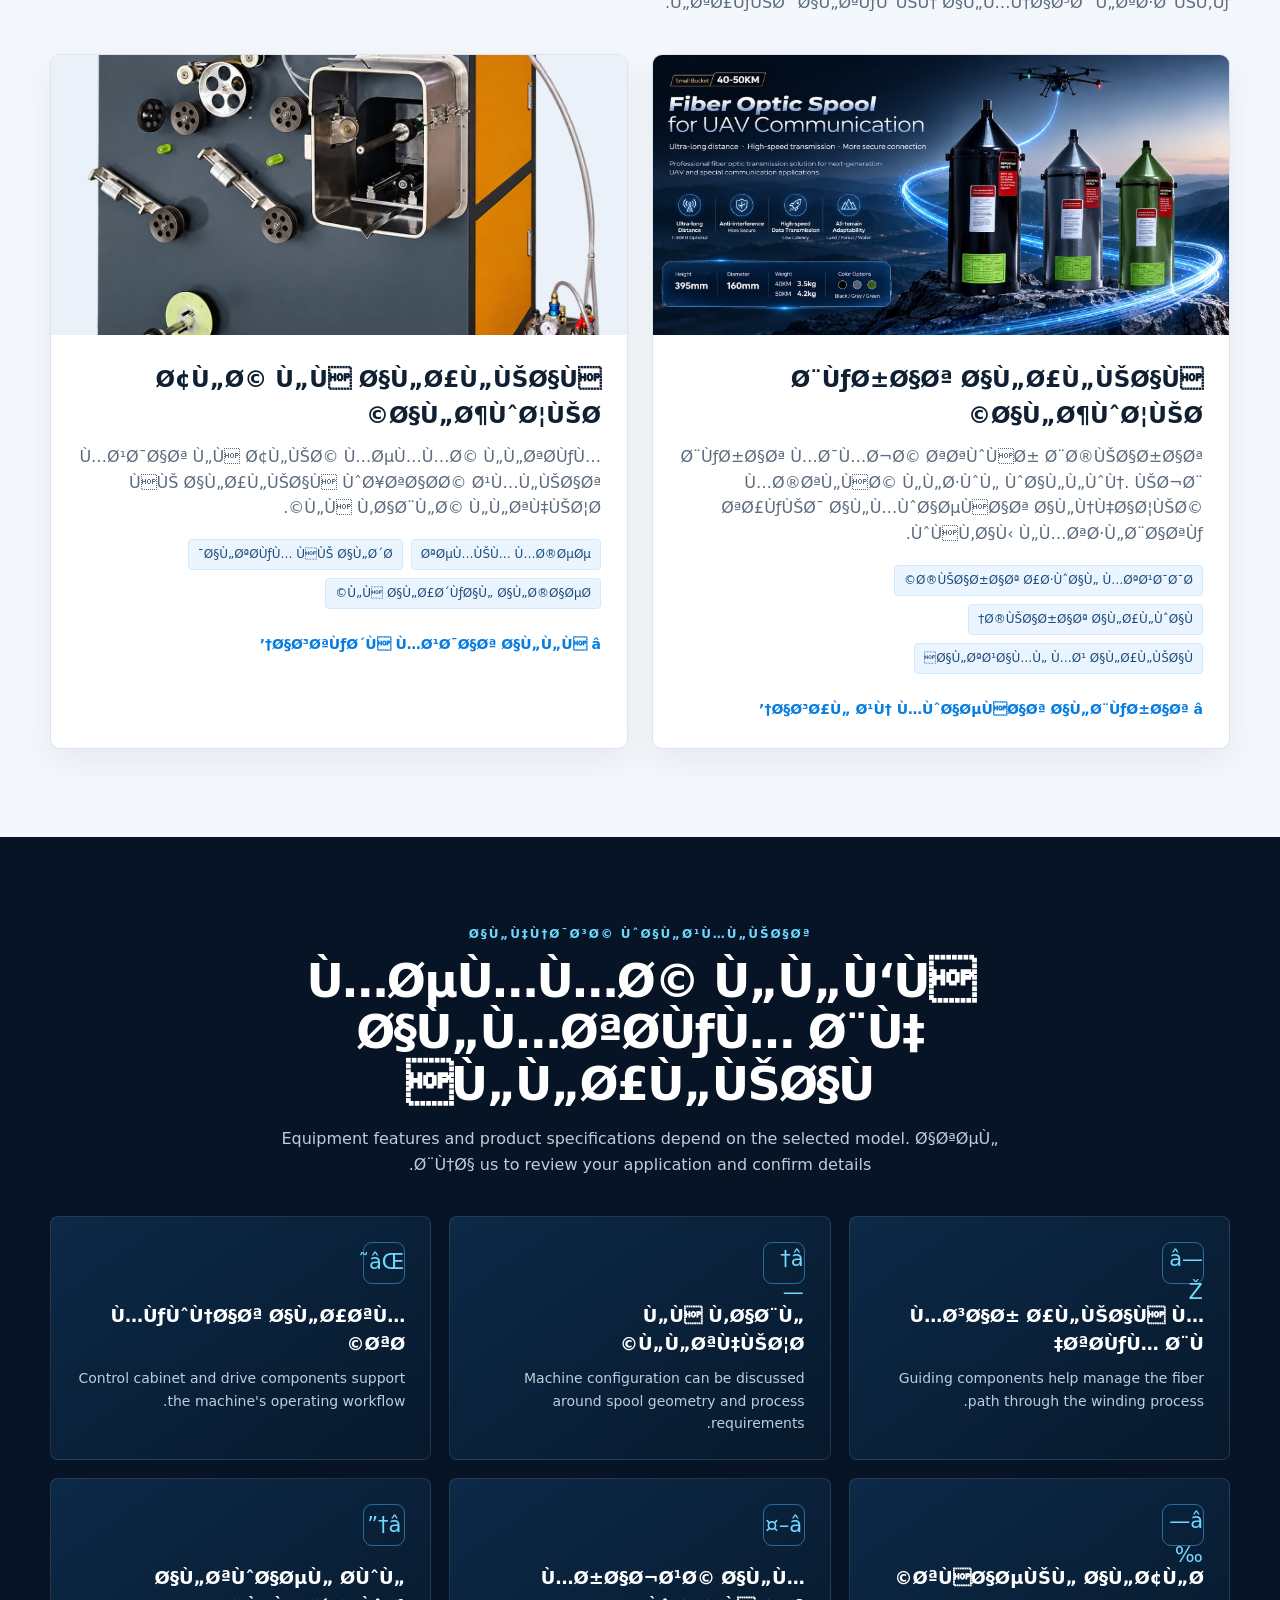
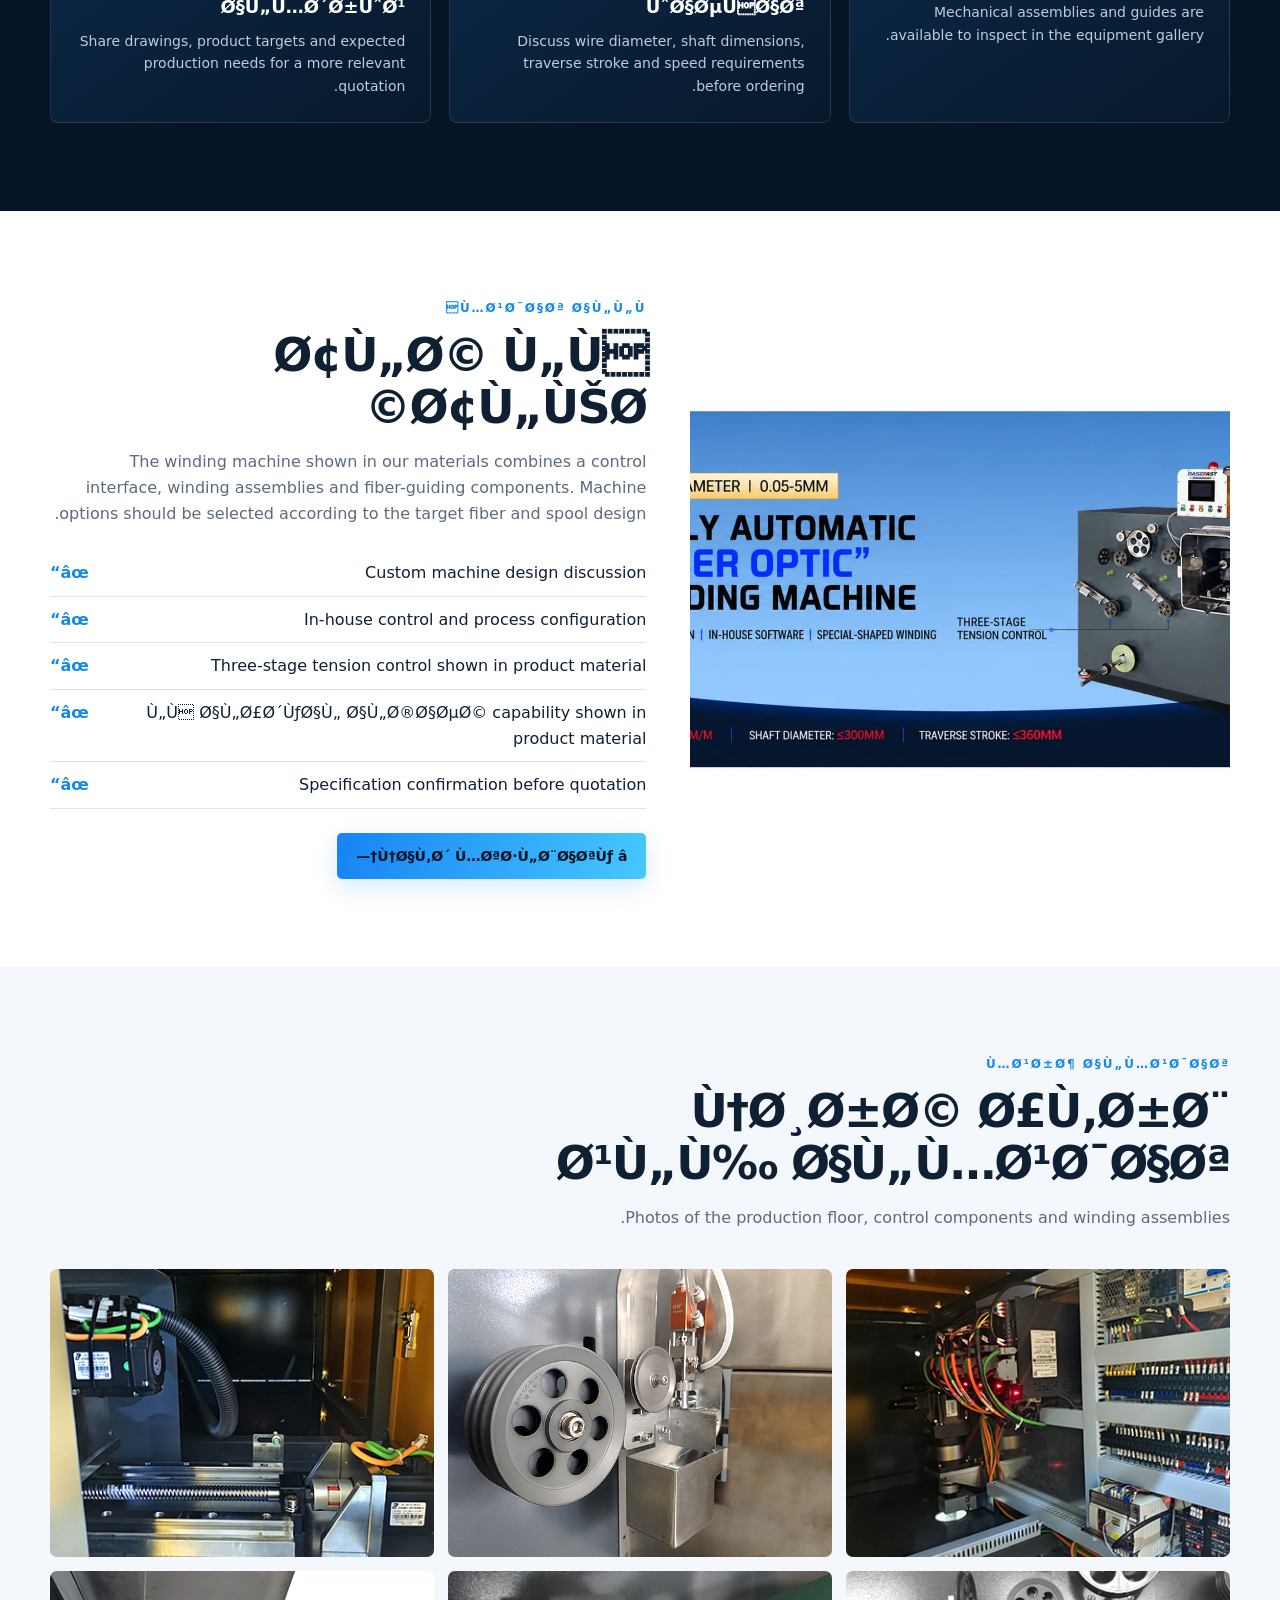
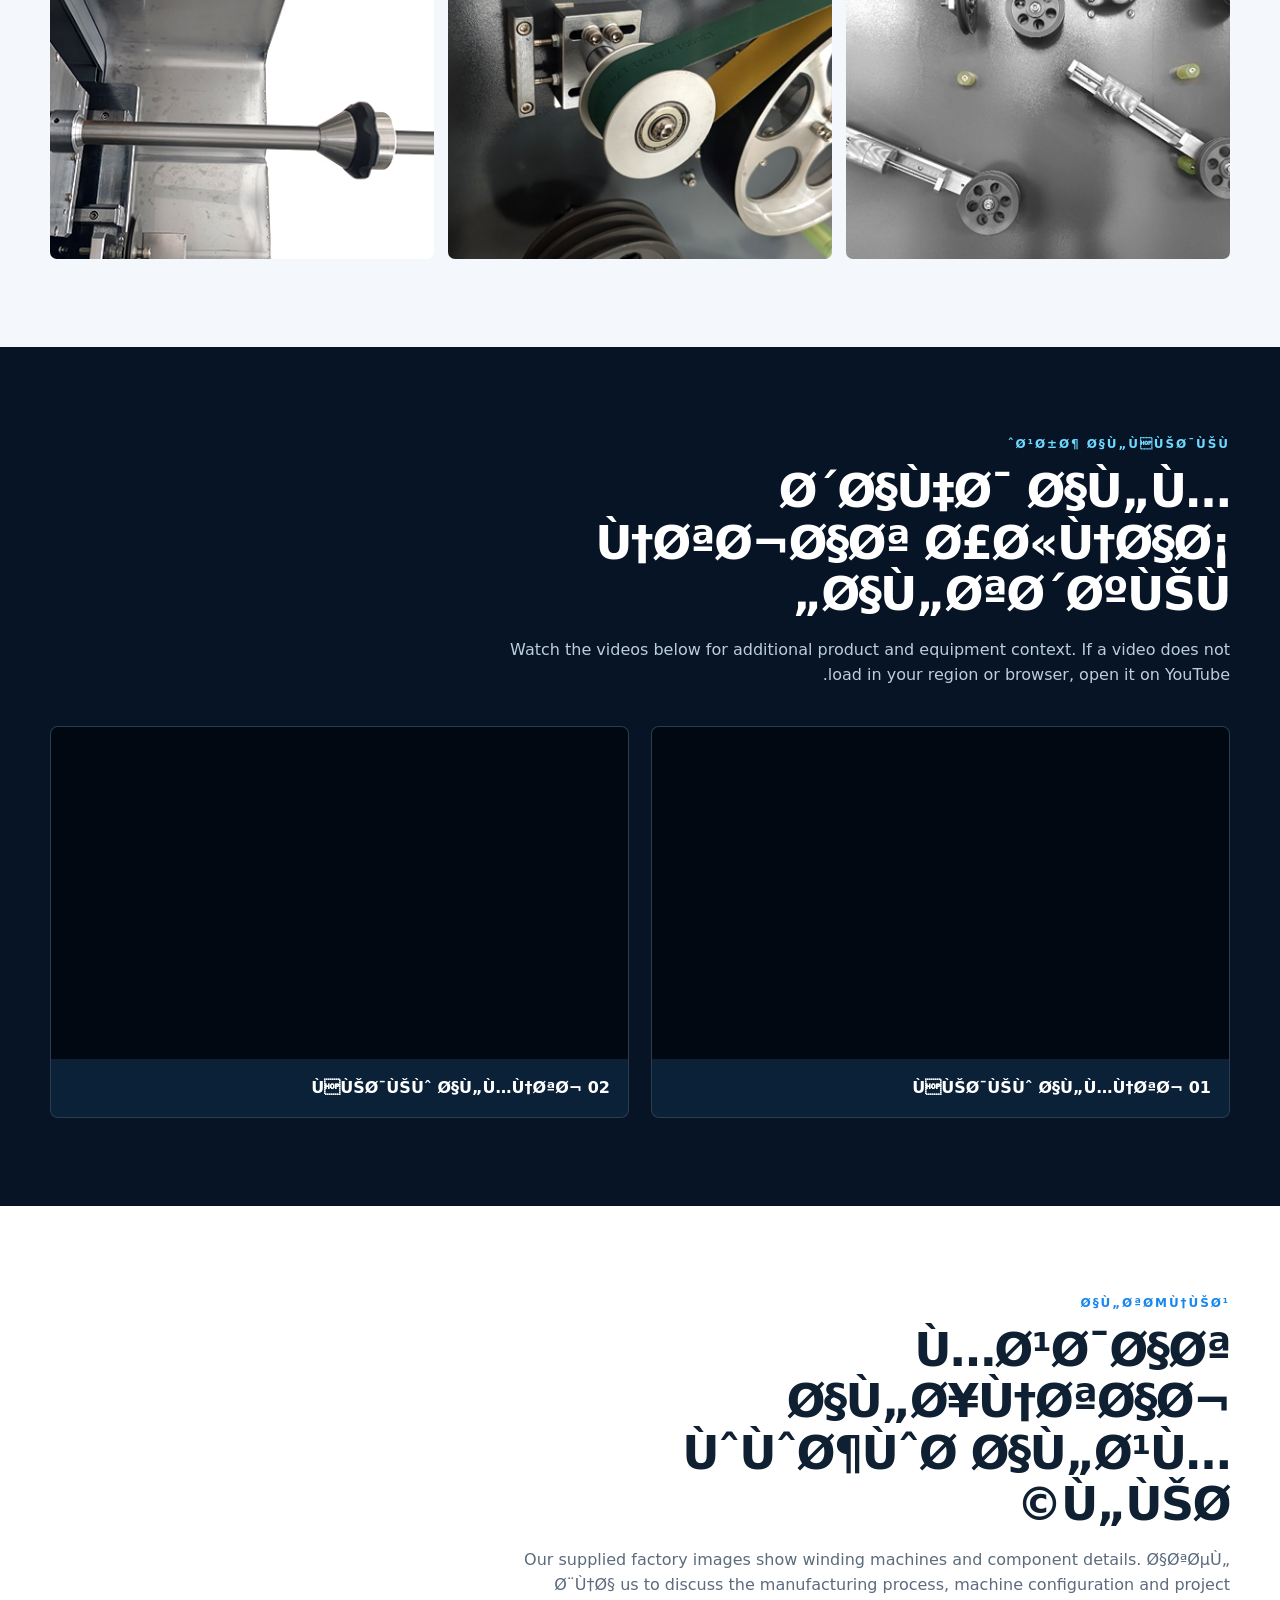
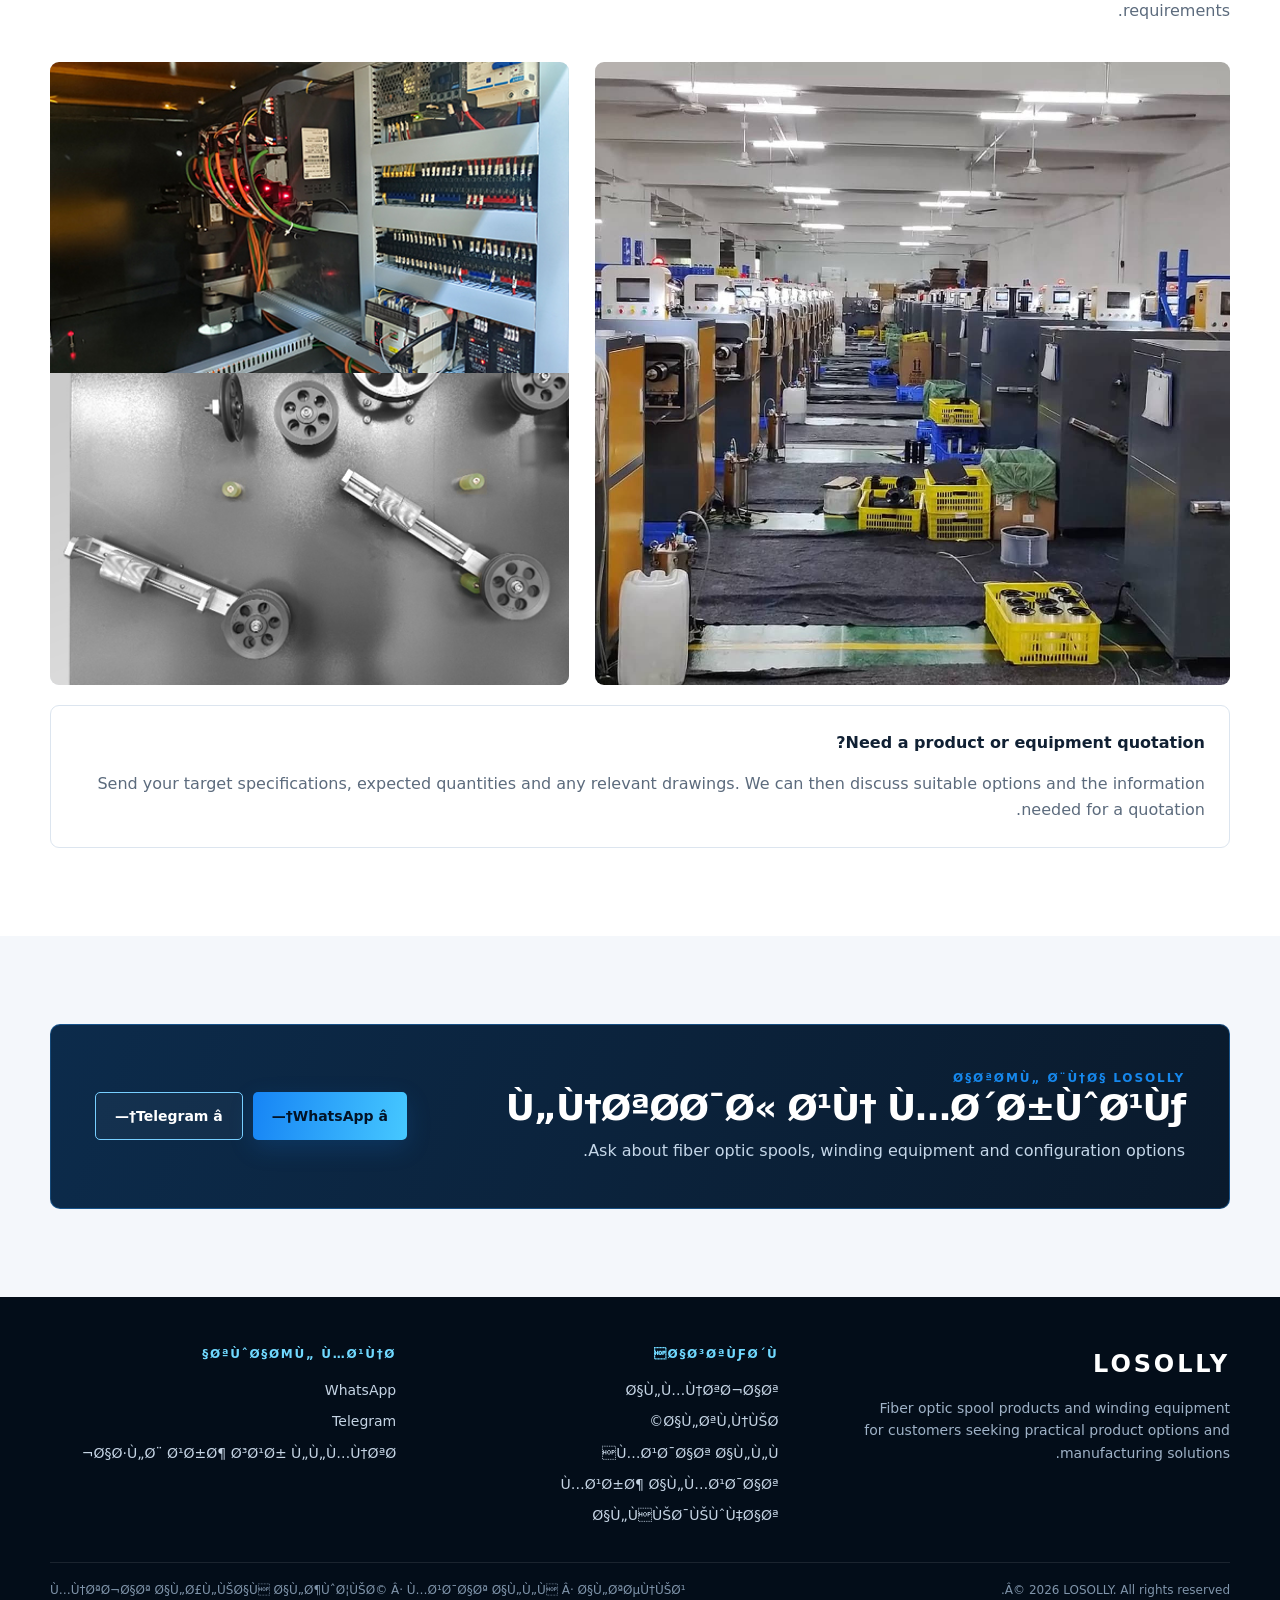
==== commit 16f45ec4: "Update index.html" ====
--- a/ar/index.html
+++ b/ar/index.html
@@ -1,6 +1,33 @@
 <!doctype html>
 <html lang="ar" dir="rtl">
 <head>
+<!-- Yandex.Metrika counter -->
+<script type="text/javascript">
+    (function(m,e,t,r,i,k,a){
+        m[i]=m[i]||function(){(m[i].a=m[i].a||[]).push(arguments)};
+        m[i].l=1*new Date();
+        for (var j = 0; j < document.scripts.length; j++) {if (document.scripts[j].src === r) { return; }}
+        k=e.createElement(t),a=e.getElementsByTagName(t)[0],k.async=1,k.src=r,a.parentNode.insertBefore(k,a)
+    })(window, document,'script','https://mc.yandex.ru/metrika/tag.js?id=113573987', 'ym');
+    
+<!-- Google tag (gtag.js) -->
+<script async src="https://www.googletagmanager.com/gtag/js?id=G-VJFDD2SRX2"></script>
+<script>
+  window.dataLayer = window.dataLayer || [];
+  function gtag(){dataLayer.push(arguments);}
+  gtag('js', new Date());
+
+  gtag('config', 'G-VJFDD2SRX2');
+</script>
+    
+    ym(113573987, 'init', {ssr:true, webvisor:true, clickmap:true, ecommerce:"dataLayer", referrer: document.referrer, url: location.href, accurateTrackBounce:true, trackLinks:true});
+</script>
+<noscript><div><img src="https://mc.yandex.ru/watch/113573987" style="position:absolute; left:-9999px;" alt="" /></div></noscript>
+<!-- /Yandex.Metrika counter -->
+
+
+
+  <link rel="icon" type="image/png" href="../logo.png">
   <meta charset="utf-8">
   <meta name="viewport" content="width=device-width, initial-scale=1">
   <title>LOSOLLY | بكرات الألياف الضوئية & معدات اللف</title>
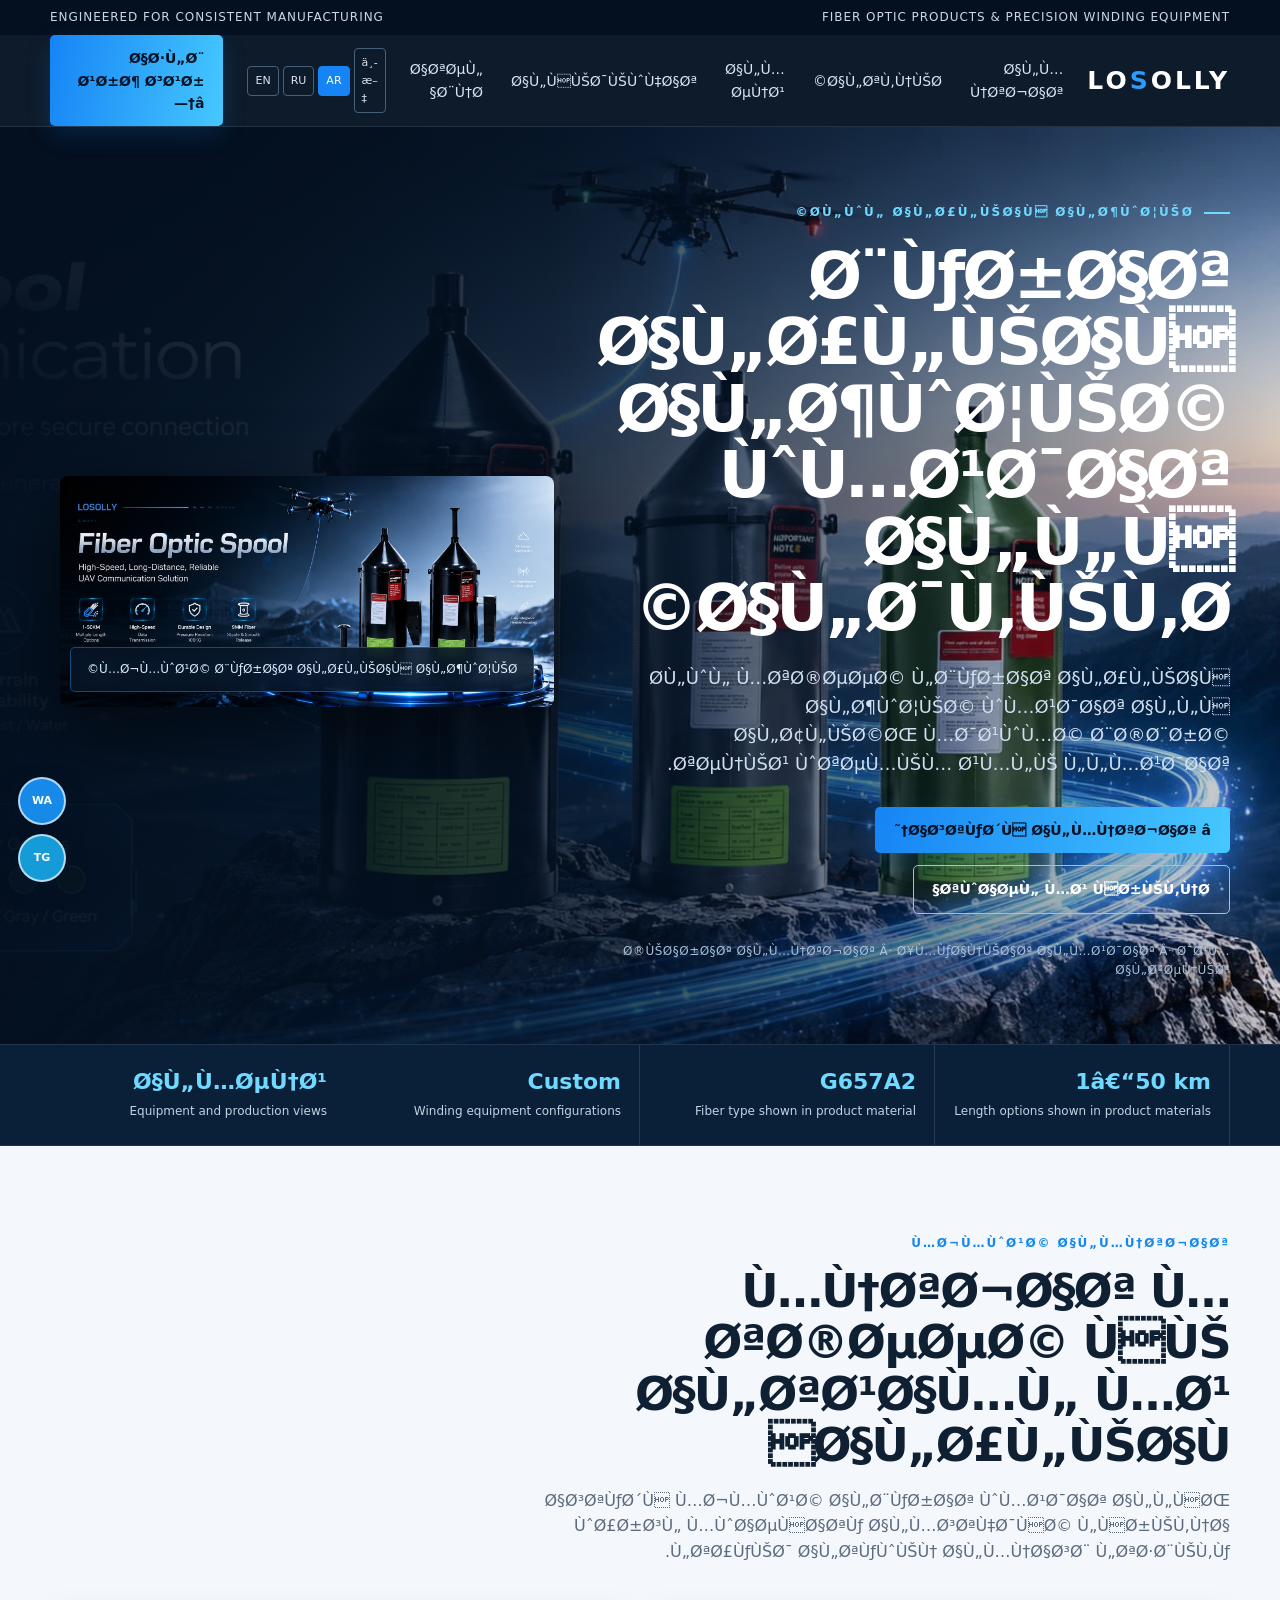
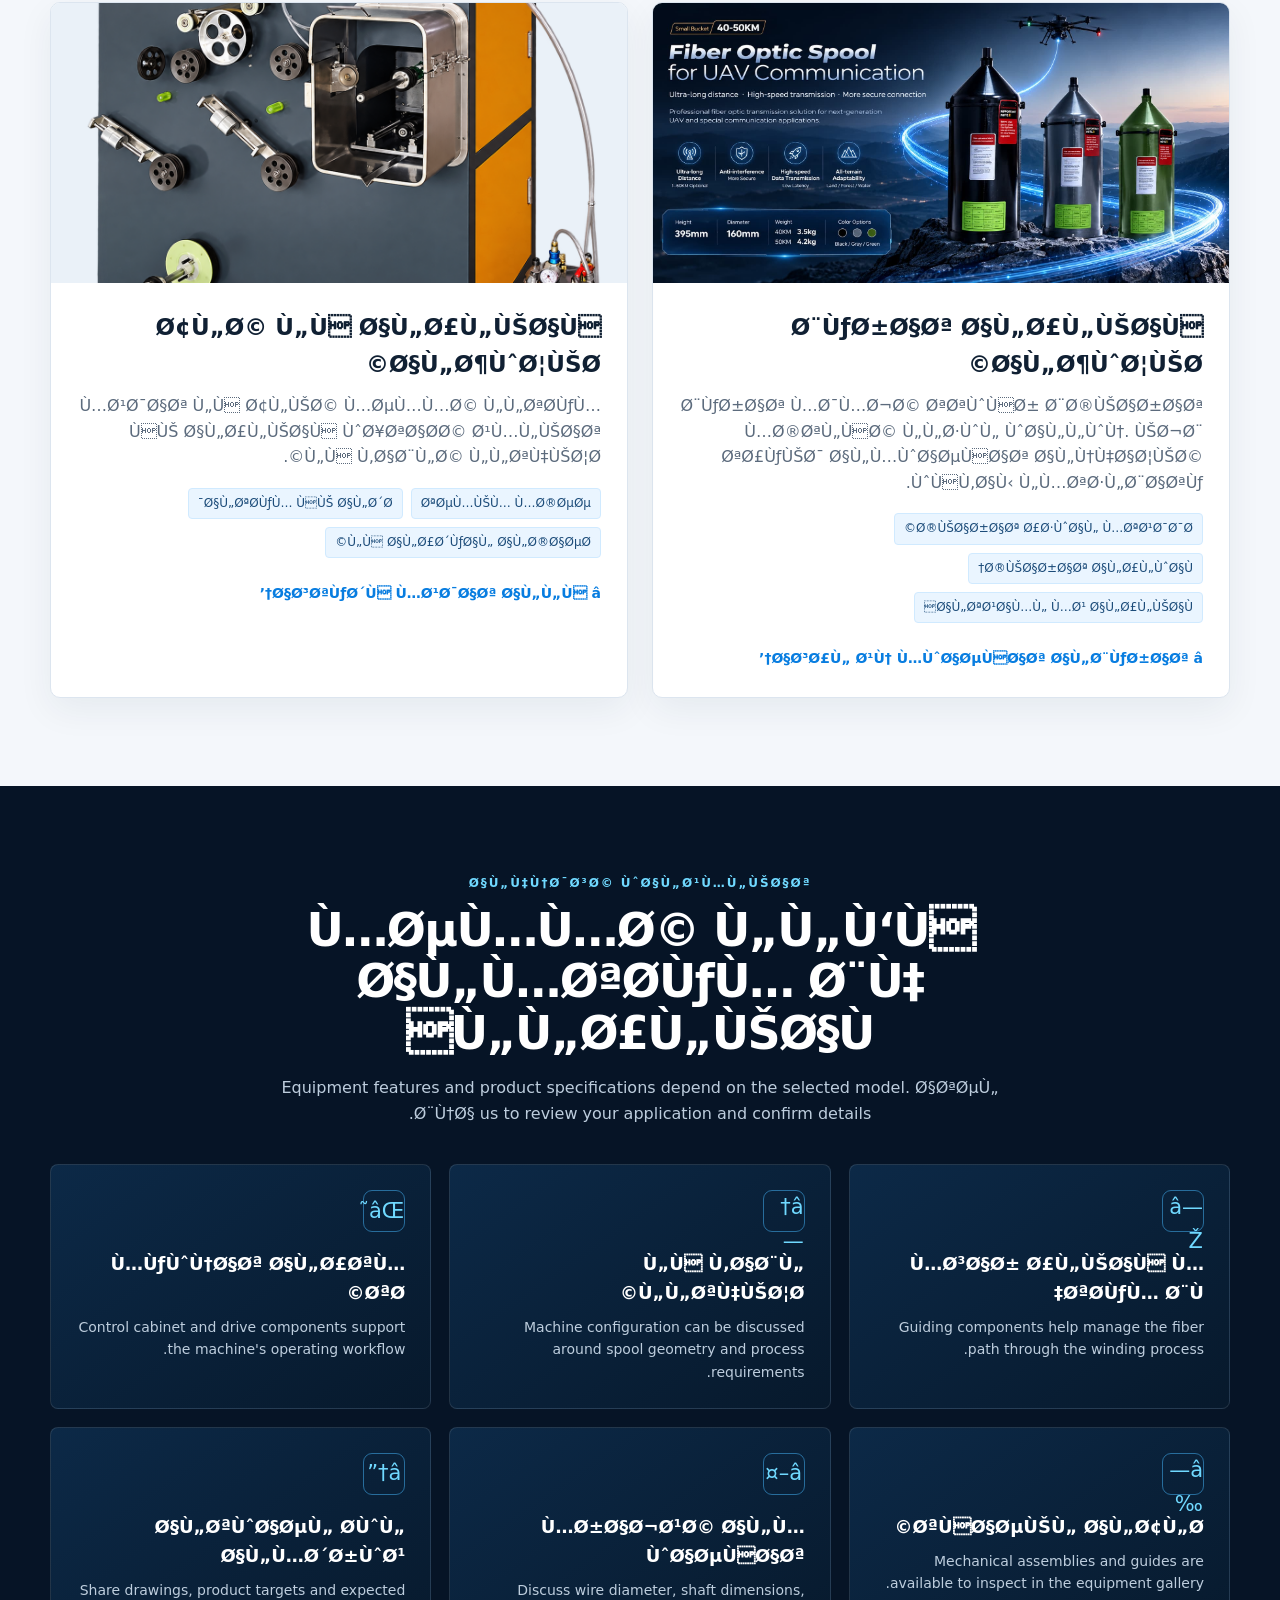
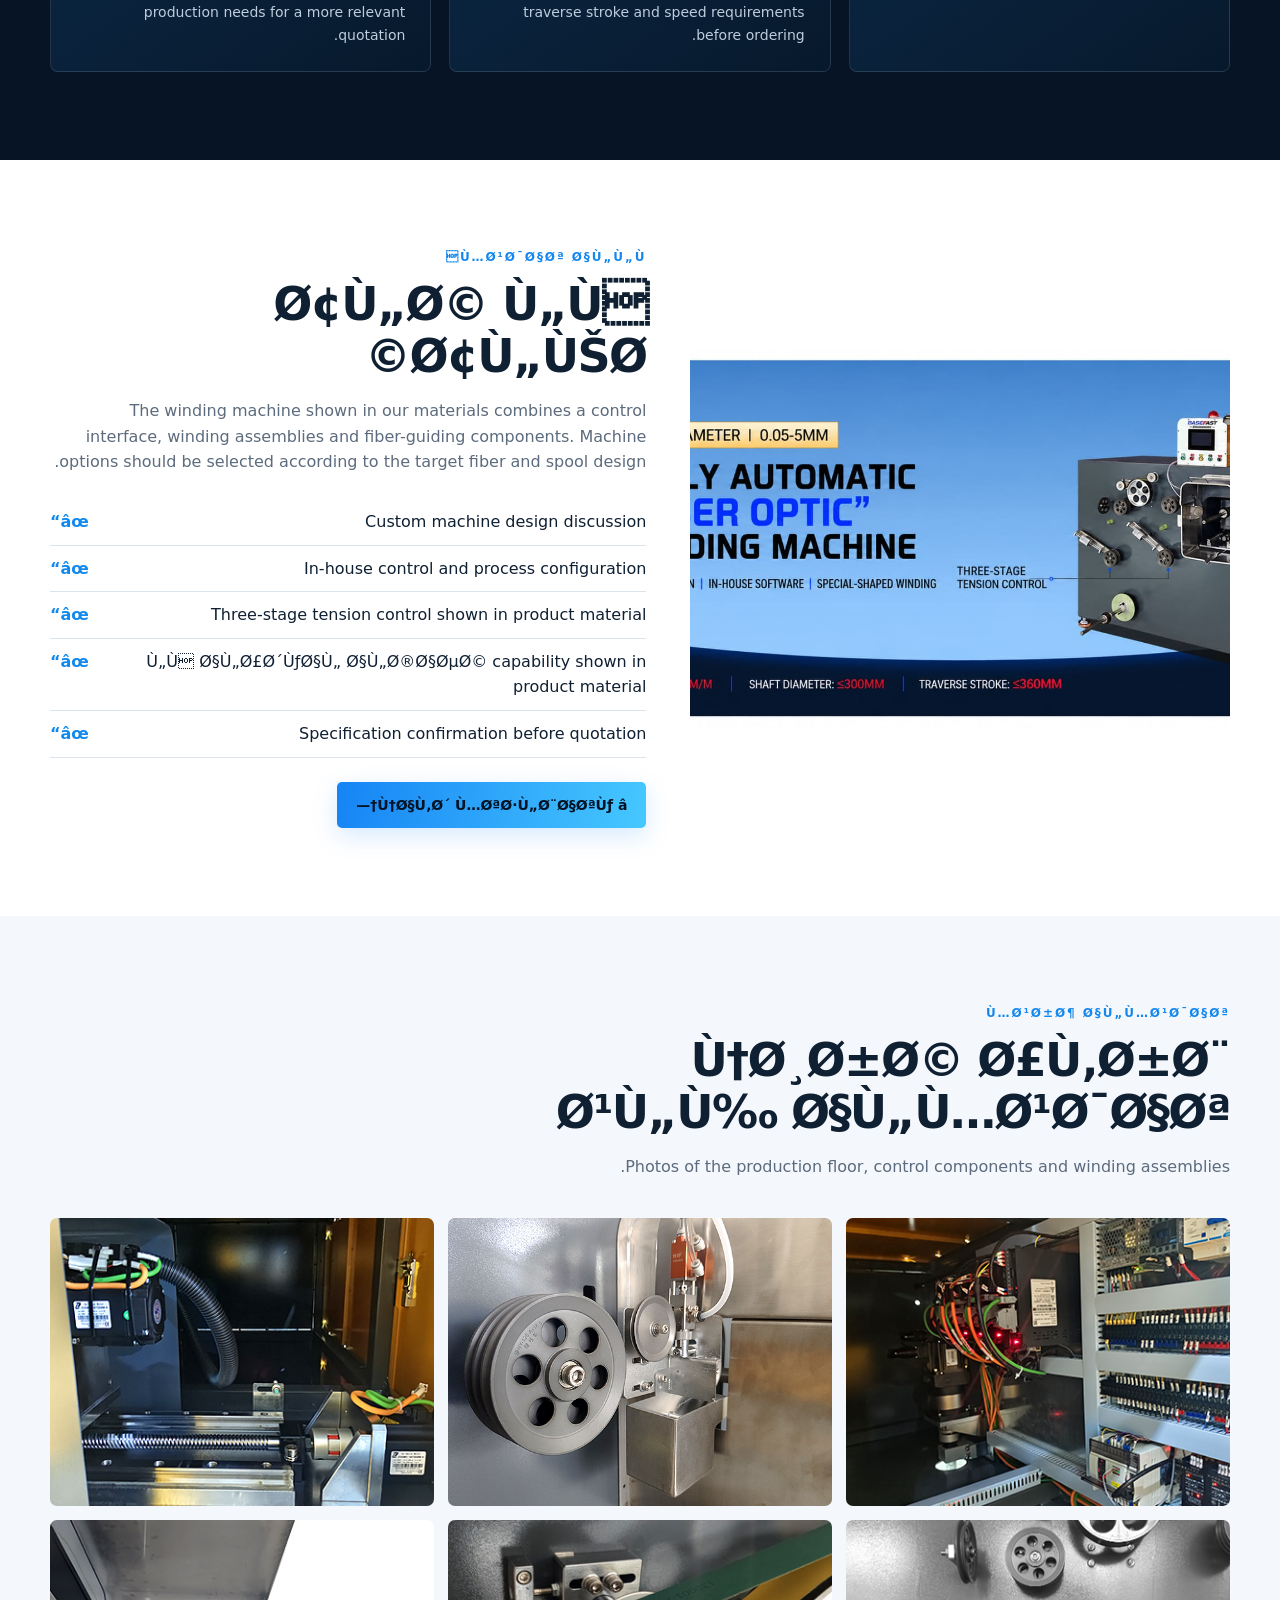
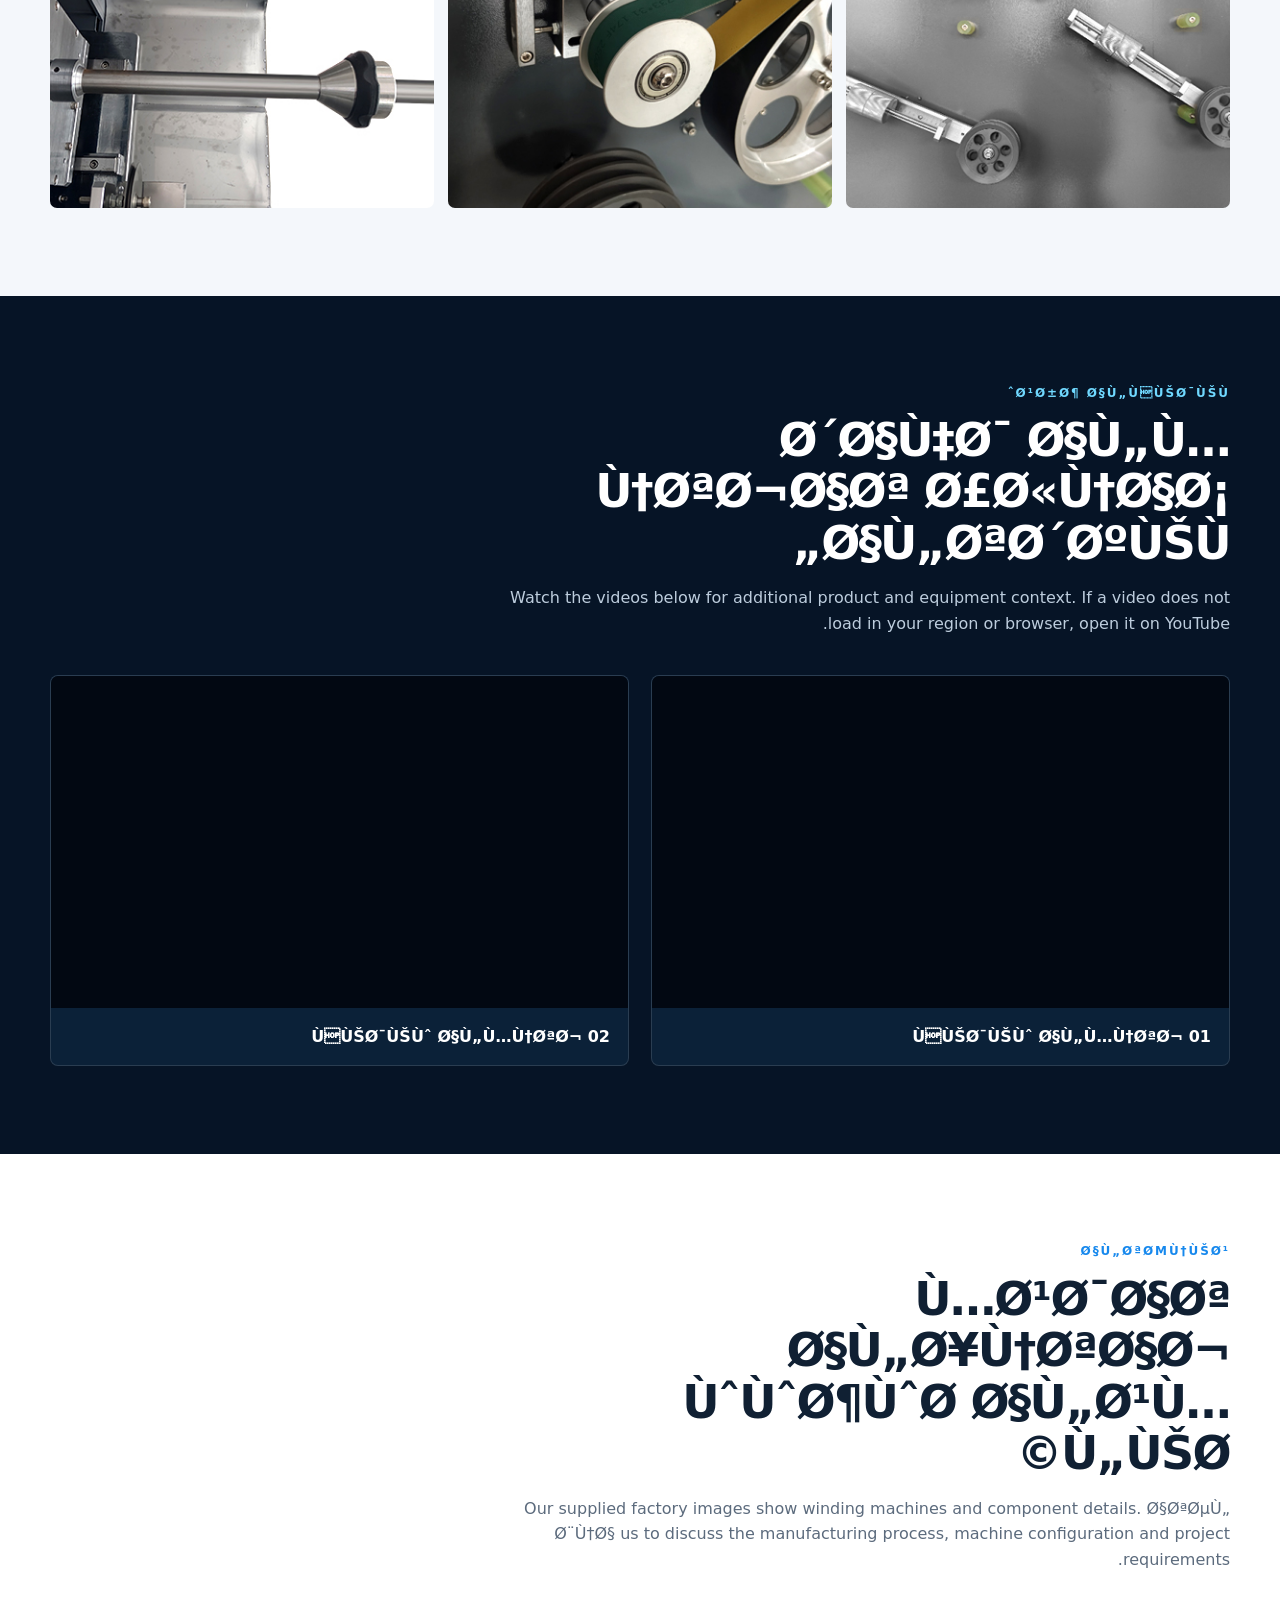
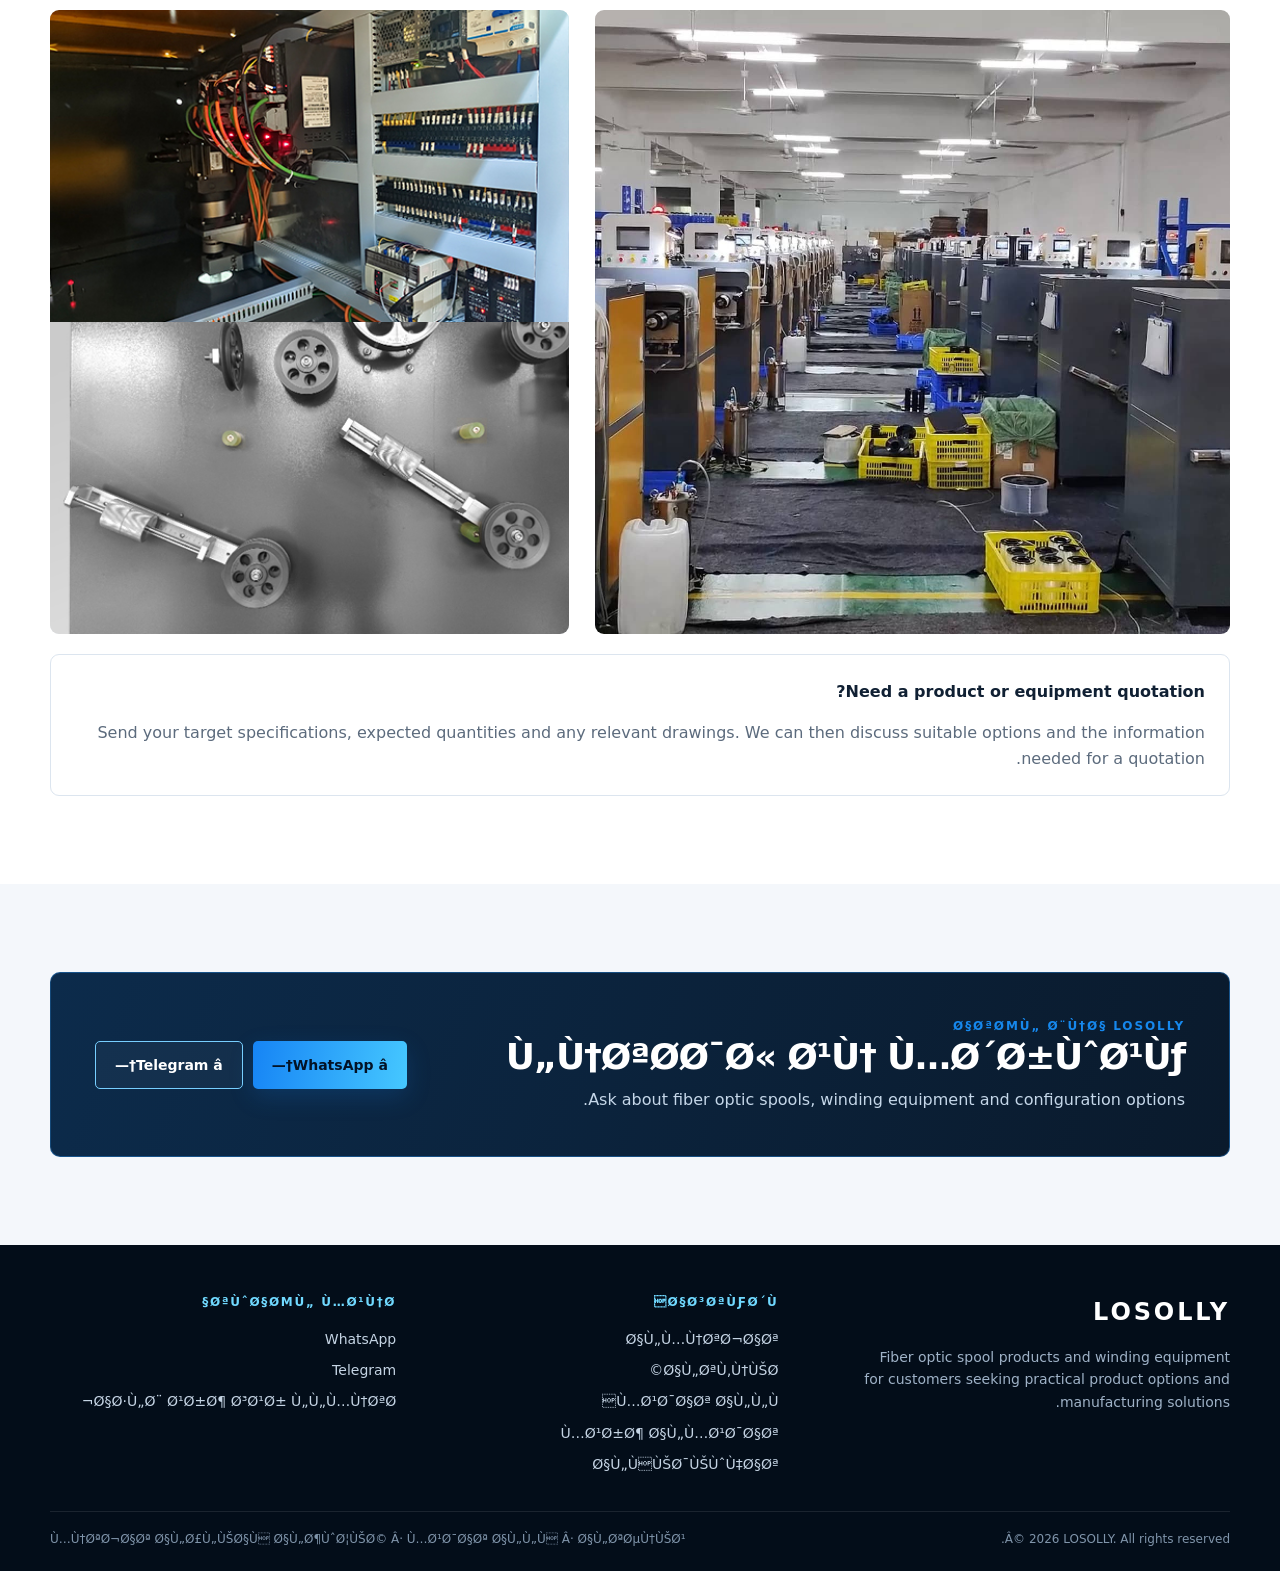
==== commit dde36f83: "Update index.html" ====
--- a/ar/index.html
+++ b/ar/index.html
@@ -10,6 +10,11 @@
         k=e.createElement(t),a=e.getElementsByTagName(t)[0],k.async=1,k.src=r,a.parentNode.insertBefore(k,a)
     })(window, document,'script','https://mc.yandex.ru/metrika/tag.js?id=113573987', 'ym');
     
+    ym(113573987, 'init', {ssr:true, webvisor:true, clickmap:true, ecommerce:"dataLayer", referrer: document.referrer, url: location.href, accurateTrackBounce:true, trackLinks:true});
+</script>
+<noscript><div><img src="https://mc.yandex.ru/watch/113573987" style="position:absolute; left:-9999px;" alt="" /></div></noscript>
+<!-- /Yandex.Metrika counter -->
+
 <!-- Google tag (gtag.js) -->
 <script async src="https://www.googletagmanager.com/gtag/js?id=G-VJFDD2SRX2"></script>
 <script>
@@ -19,12 +24,6 @@
 
   gtag('config', 'G-VJFDD2SRX2');
 </script>
-    
-    ym(113573987, 'init', {ssr:true, webvisor:true, clickmap:true, ecommerce:"dataLayer", referrer: document.referrer, url: location.href, accurateTrackBounce:true, trackLinks:true});
-</script>
-<noscript><div><img src="https://mc.yandex.ru/watch/113573987" style="position:absolute; left:-9999px;" alt="" /></div></noscript>
-<!-- /Yandex.Metrika counter -->
-
 
 
   <link rel="icon" type="image/png" href="../logo.png">
